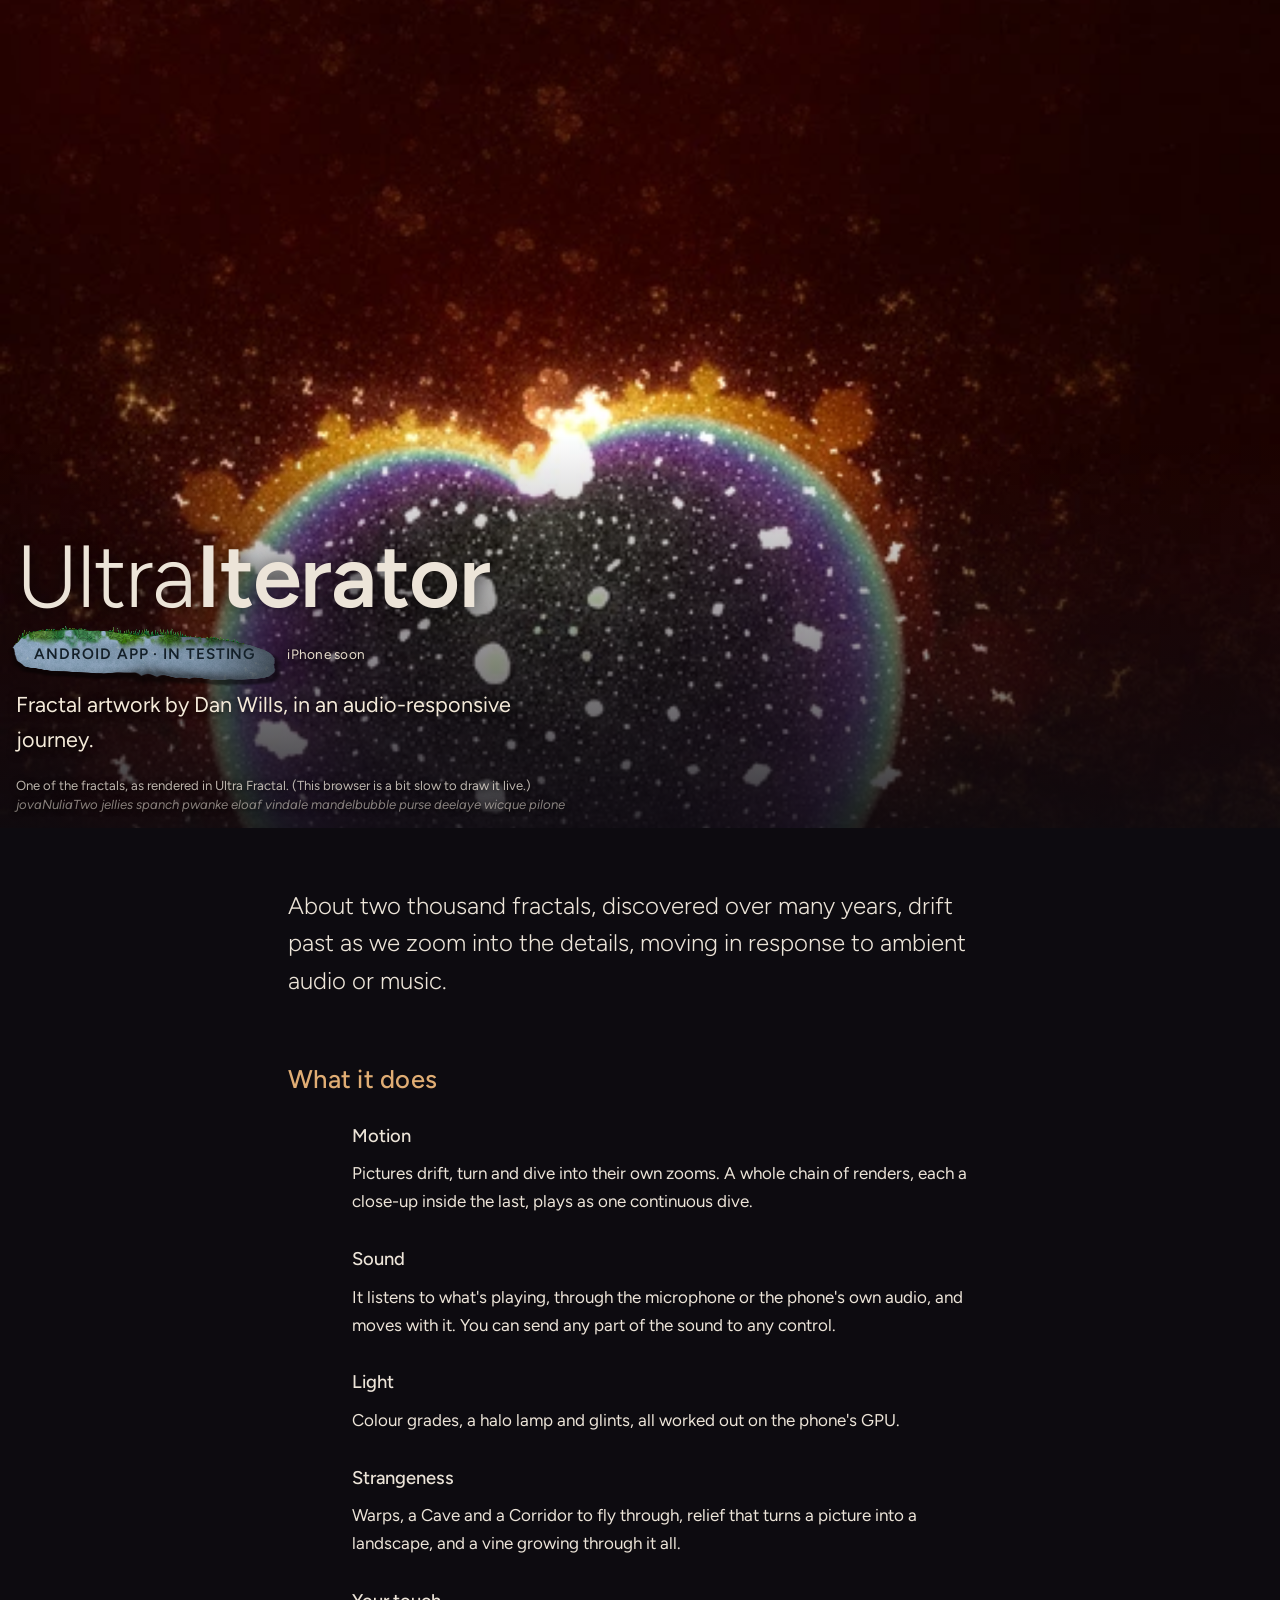
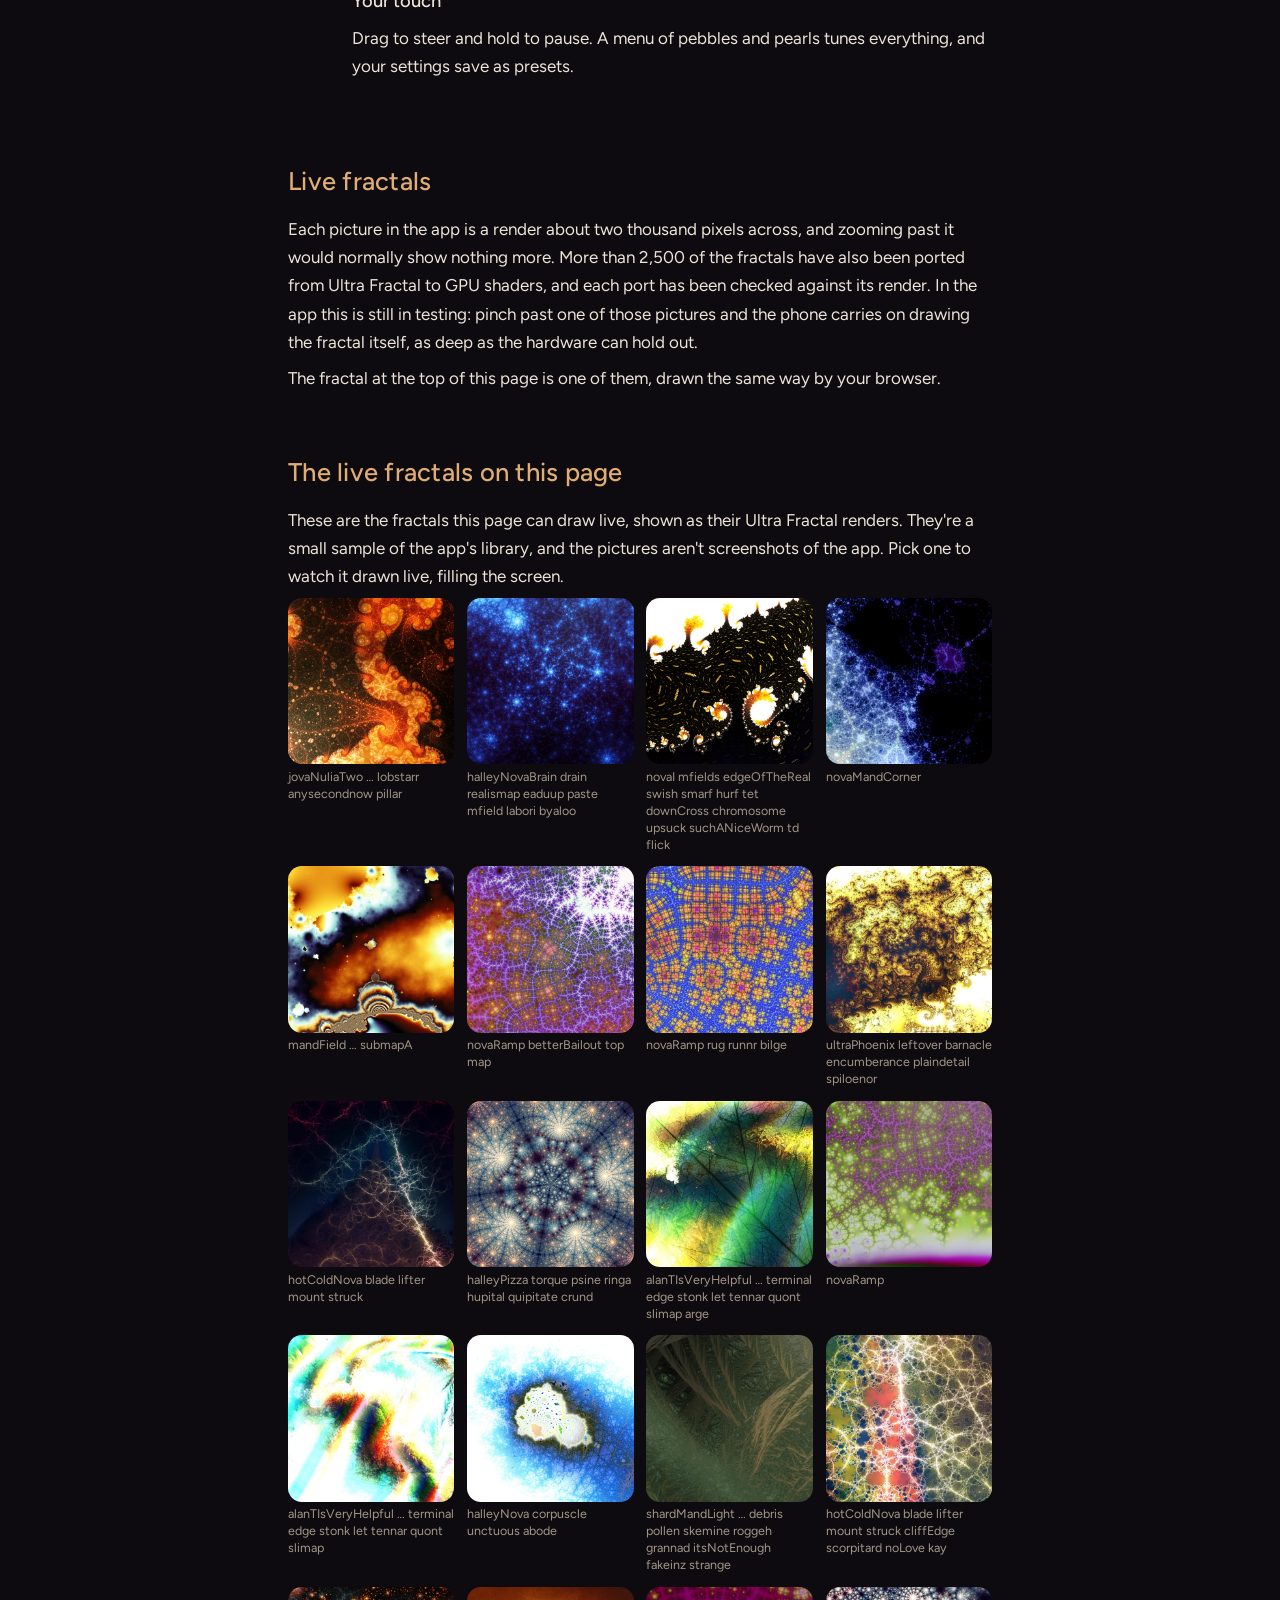
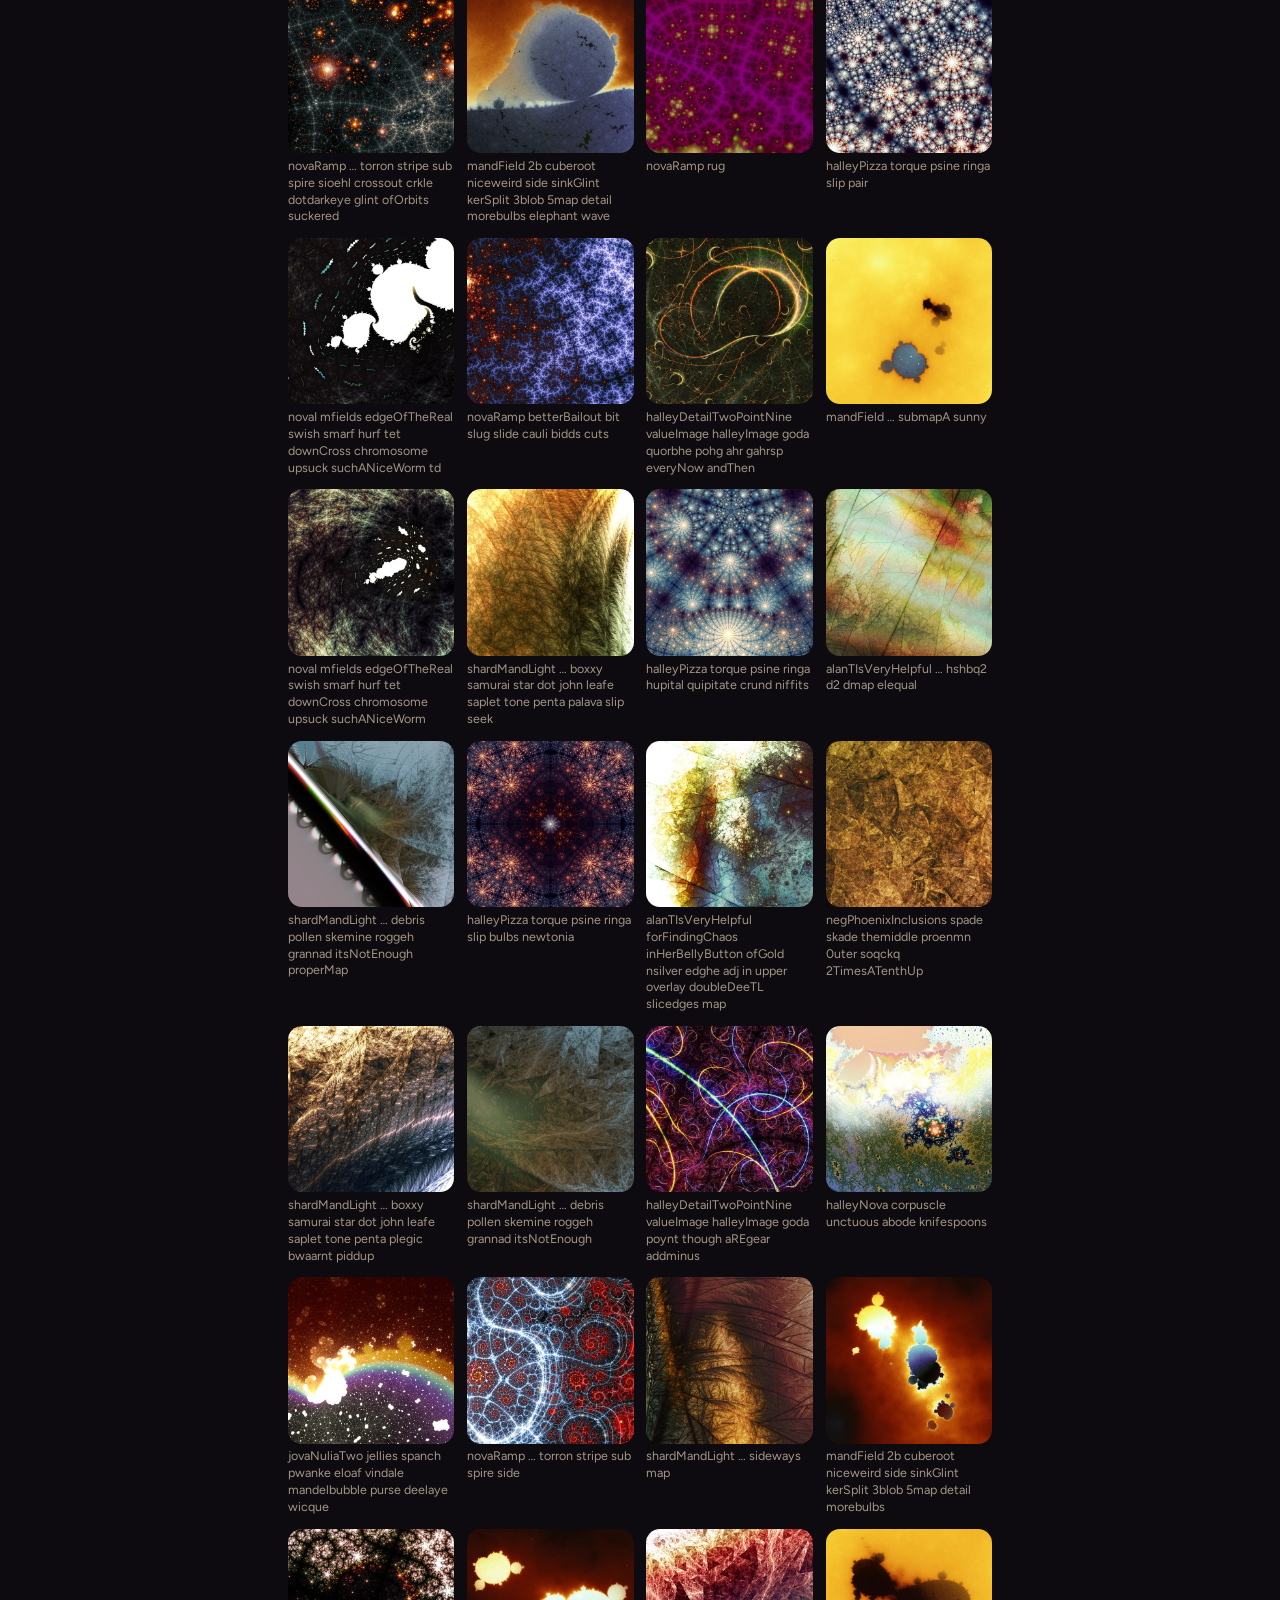
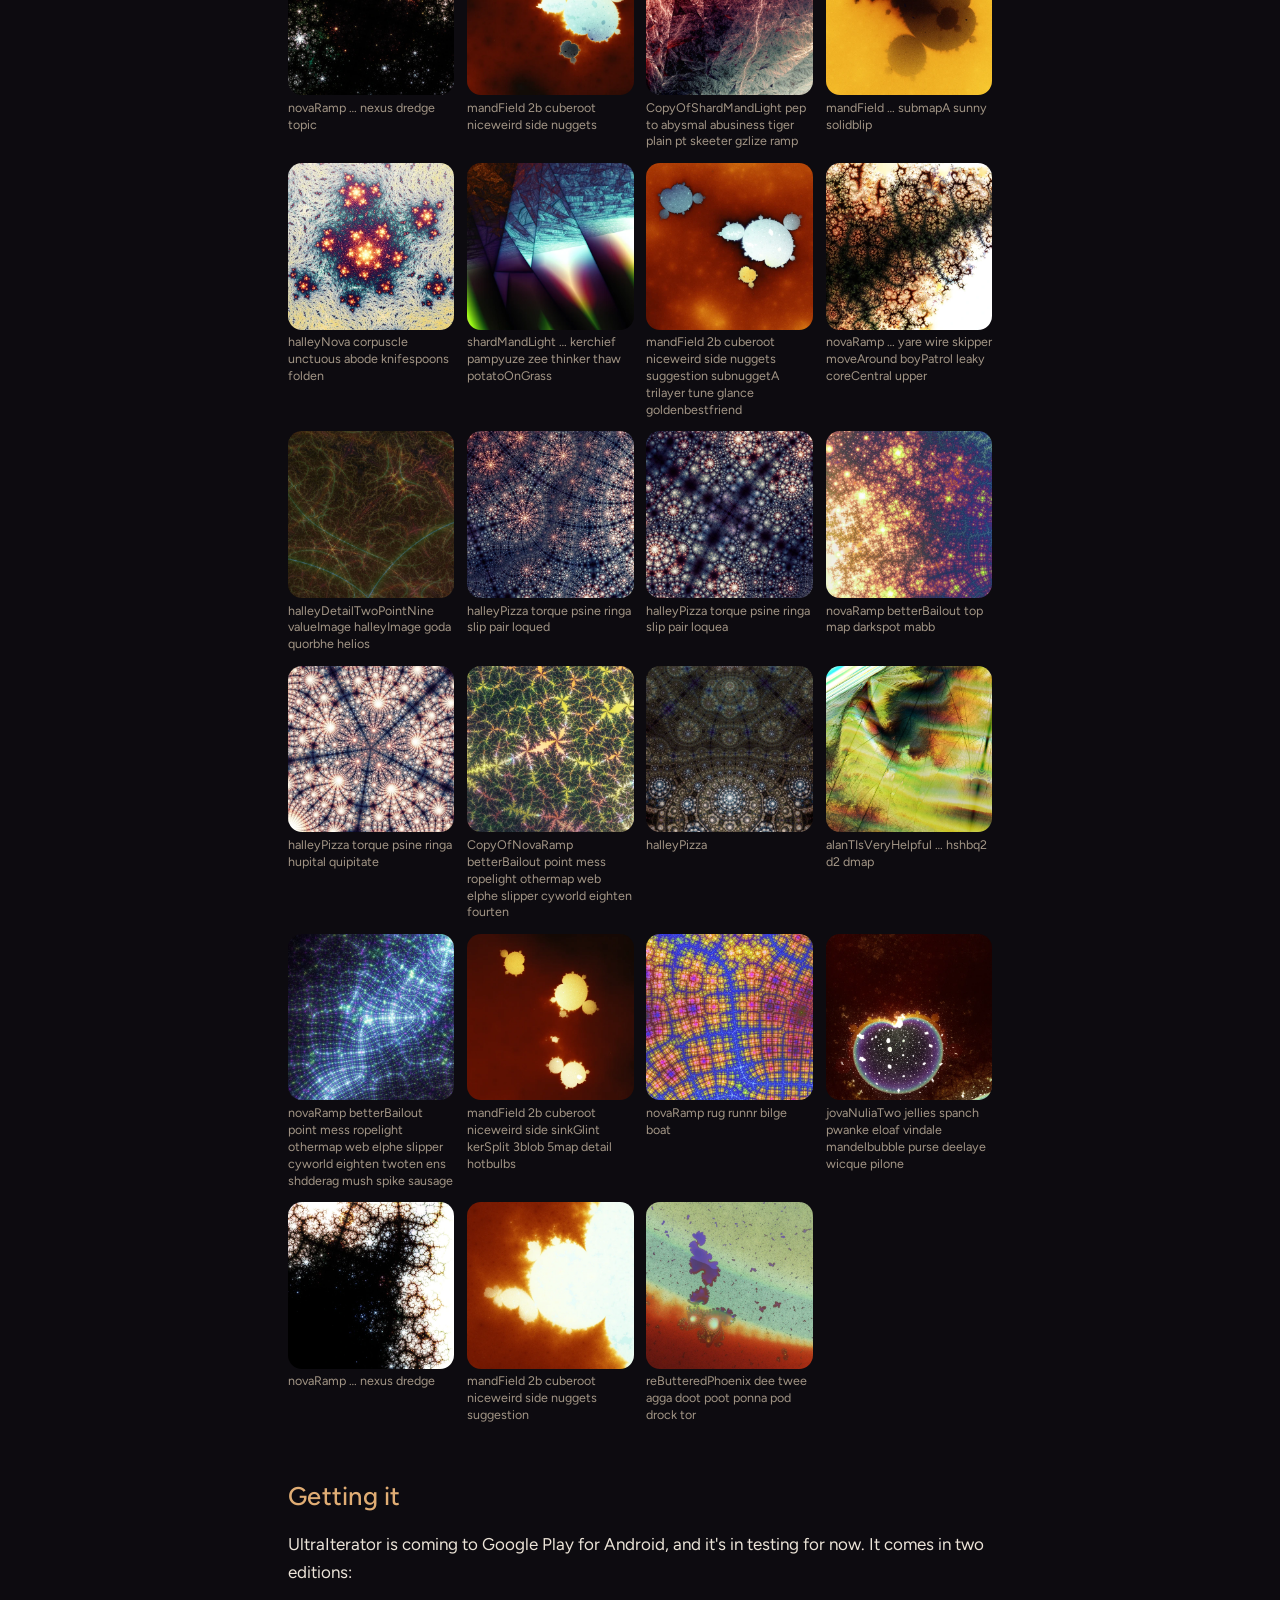
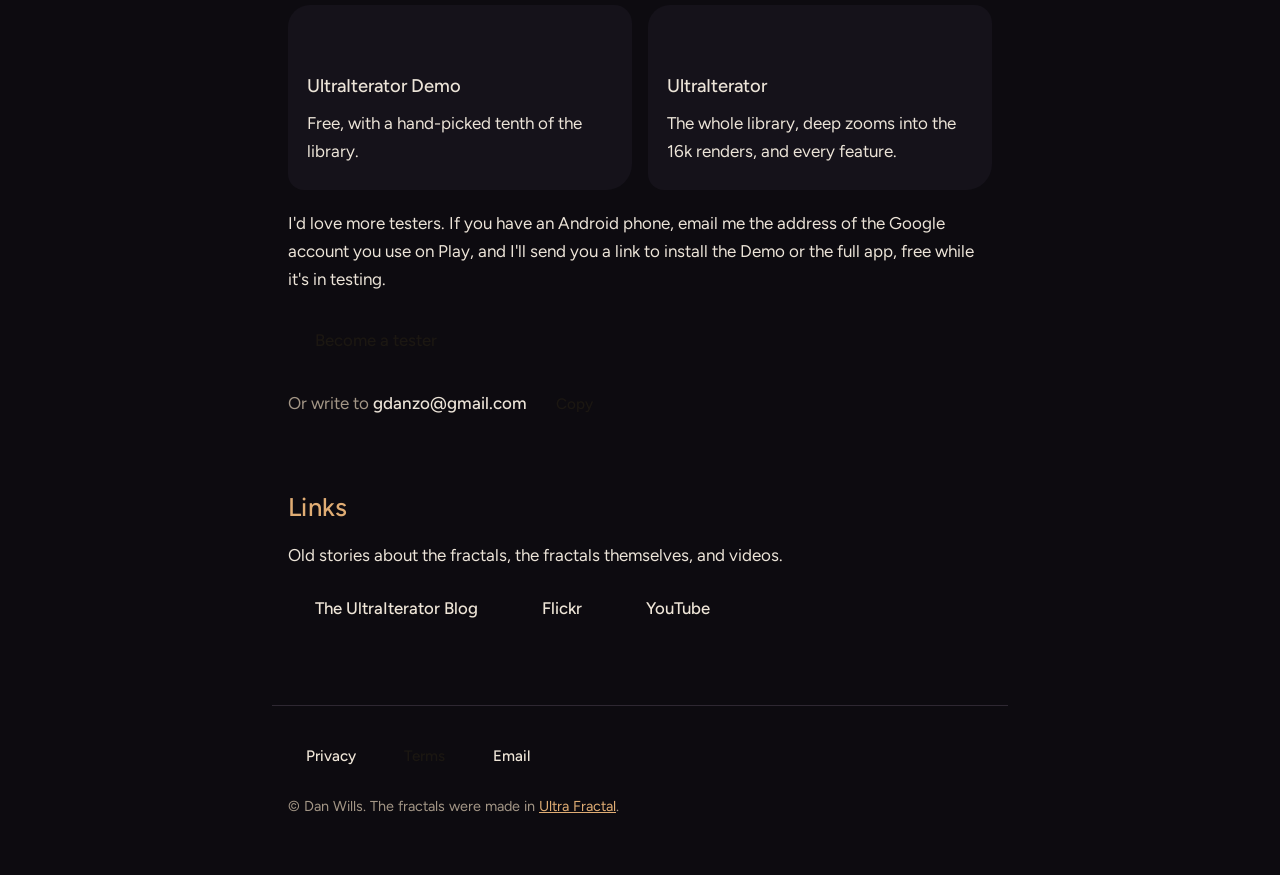
==== index.html @ e64fb437 "Live hero: a fullscreen pearl A moonstone pearl by the pause pearl: the fractal it's on, carrying on" ====
<!doctype html>
<html lang="en">
<head>
<meta charset="utf-8">
<meta name="viewport" content="width=device-width, initial-scale=1">
<title>UltraIterator</title>
<meta name="description" content="An Android slideshow of Ultra Fractal artwork by Dan Wills: it moves to music, dives into each picture's zooms, and can keep drawing the fractals live past their renders.">
<meta property="og:title" content="UltraIterator">
<meta property="og:description" content="Fractal artwork by Dan Wills, in an audio-responsive journey. An Android app in testing, iPhone soon.">
<meta property="og:image" content="https://danwills.github.io/ultraiterator/live/053cc2345be0.webp">
<meta name="theme-color" content="#0d0b10">
<link rel="icon" href="live/053cc2345be0.webp">
<link rel="preconnect" href="https://fonts.googleapis.com">
<link rel="preconnect" href="https://fonts.gstatic.com" crossorigin>
<link rel="stylesheet" href="https://fonts.googleapis.com/css2?family=Figtree:ital,wght@0,300..700;1,300..700&display=swap">
<link rel="stylesheet" href="home.css?v=23953db7">
</head>
<body>

<header class="hero">
  <div id="live-poster" class="poster"></div>
  <canvas id="live" aria-label="A fractal drawn live by your browser"></canvas>
  <div class="hero-text">
    <h1><span class="ultra">Ultra</span>Iterator</h1>
    <p class="stage-row"><span class="gem pebble-link small stage" data-gem="pebble" data-look="sky" data-seed="4.2" data-moss="2.2" data-rocky="1">Android app · in testing</span> <span class="soon">iPhone soon</span></p>
    <p class="tagline">Fractal artwork by Dan Wills, in an audio-responsive journey.</p>
    <p class="live-note">Your browser should be drawing the fractal background image live from the fractal's Ultra Fractal parameters, with no pictures downloaded. Drag to look around; pinch, or Ctrl and scroll, to zoom.<br><span id="live-name"></span></p>
  </div>
  <button class="gem pebble-link small theatre-only theatre-back" data-gem="pebble" data-look="grey" data-seed="7.7" onclick="history.back()" title="Back to the page (Esc)" aria-label="Back to the page">← Back</button>
  <div class="hero-controls">
    <button class="gem" data-gem="pearl" data-look="black" data-seed="3.1" onclick="window.UILive && UILive.next()" title="Another fractal, at random" aria-label="Another fractal, at random"><svg class="glyph die" viewBox="0 0 24 24" aria-hidden="true">
      <path d="M12 3 19.8 7.5 12 12 4.2 7.5Z" fill="#f4eee6"/><path d="M4.2 7.5 12 12v9l-7.8-4.5Z" fill="#c9c0b6"/><path d="M12 12l7.8-4.5v9L12 21Z" fill="#9d948c"/>
      <g fill="#1d1822"><circle r=".13" cx=".5" cy=".5" transform="matrix(7.8 -4.5 7.8 4.5 4.2 7.5)"/>
      <g transform="matrix(7.8 4.5 0 9 4.2 7.5)"><circle r=".12" cx=".28" cy=".28"/><circle r=".12" cx=".72" cy=".72"/></g>
      <g transform="matrix(7.8 -4.5 0 9 12 12)"><circle r=".11" cx=".25" cy=".25"/><circle r=".11" cx=".5" cy=".5"/><circle r=".11" cx=".75" cy=".75"/></g></g></svg></button>
    <button id="iters-pearl" class="gem" data-gem="pearl" data-look="amethyst" data-seed="2.3" title="Iterations: 100% (click for fewer, Shift or right click for more, double-click halves, long-press for full)" aria-label="Iterations"><span class="glyph iters">100%</span></button>
    <button id="pause-pearl" class="gem" data-gem="pearl" data-look="state" data-seed="5.7" onclick="window.UILive && UILive.togglePause()" title="Pause the dive" aria-label="Pause"><span class="glyph bars"></span></button>
    <button id="full-pearl" class="gem" data-gem="pearl" data-look="moonstone" data-seed="4.4" onclick="UITheatre.toggleFull()" title="Fullscreen (Esc to leave)" aria-label="Fullscreen"><svg class="glyph full" viewBox="0 0 24 24" aria-hidden="true">
      <path class="out" d="M4 9V4h5M15 4h5v5M20 15v5h-5M9 20H4v-5"/><path class="in" d="M9 4v5H4M20 9h-5V4M15 20v-5h5M4 15h5v5"/></svg></button>
    <button class="gem theatre-only" data-gem="pebble" data-look="basalt" data-seed="5.1" onclick="UITheatre.bare()" title="Just the fractal (Esc, Enter or a tap brings these back)" aria-label="Hide the controls"><span class="glyph">✕</span></button>
    <span id="live-say" class="live-say" aria-live="polite"></span>
  </div>
</header>

<main>

<section class="intro">
  <p class="lede">About two thousand fractals, discovered over many years, drift past as we zoom into the details, moving in response to ambient audio or music.</p>
</section>

<section class="facets">
  <h2>What it does</h2>
  <ul class="gems">
    <li><span class="gem bullet" data-gem="pearl" data-look="agate" data-seed="1.2"></span><div><h3>Motion</h3><p>Pictures drift, turn and dive into their own zooms. A whole chain of renders, each a close-up inside the last, plays as one continuous dive.</p></div></li>
    <li><span class="gem bullet" data-gem="pearl" data-look="obsidian" data-seed="2.4"></span><div><h3>Sound</h3><p>It listens to what's playing, through the microphone or the phone's own audio, and moves with it. You can send any part of the sound to any control.</p></div></li>
    <li><span class="gem bullet" data-gem="pearl" data-look="moonstone" data-seed="3.6"></span><div><h3>Light</h3><p>Colour grades, a halo lamp and glints, all worked out on the phone's GPU.</p></div></li>
    <li><span class="gem bullet" data-gem="pearl" data-look="amethyst" data-seed="4.8"></span><div><h3>Strangeness</h3><p>Warps, a Cave and a Corridor to fly through, relief that turns a picture into a landscape, and a vine growing through it all.</p></div></li>
    <li><span class="gem bullet" data-gem="pearl" data-look="opal" data-seed="6.0"></span><div><h3>Your touch</h3><p>Drag to steer and hold to pause. A menu of pebbles and pearls tunes everything, and your settings save as presets.</p></div></li>
  </ul>
</section>

<section class="live-section">
  <h2>Live fractals</h2>
  <p>Each picture in the app is a render about two thousand pixels across, and zooming past it would normally show nothing more. More than 2,500 of the fractals have also been ported from Ultra Fractal to GPU shaders, and each port has been checked against its render. In the app this is still in testing: pinch past one of those pictures and the phone carries on drawing the fractal itself, as deep as the hardware can hold out.</p>
  <p>The fractal at the top of this page is one of them, drawn the same way by your browser.</p>
</section>

<section class="gallery-section">
  <h2>The live fractals on this page</h2>
  <p>These are the fractals this page can draw live, shown as their Ultra Fractal renders. They're a small sample of the app's library, and the pictures aren't screenshots of the app. Pick one to watch it drawn live, filling the screen.</p>
  <div id="gallery" class="gallery"></div>
</section>

<section class="get" id="get">
  <h2>Getting it</h2>
  <p>UltraIterator is coming to Google Play for Android, and it's in testing for now. It comes in two editions:</p>
  <div class="editions">
    <div class="edition">
      <span class="gem badge" data-gem="pearl" data-look="vanilla" data-seed="7.3"></span>
      <h3>UltraIterator Demo</h3>
      <p>Free, with a hand-picked tenth of the library.</p>
    </div>
    <div class="edition">
      <span class="gem badge" data-gem="pearl" data-look="ruby" data-seed="8.9"></span>
      <h3>UltraIterator</h3>
      <p>The whole library, deep zooms into the 16k renders, and every feature.</p>
    </div>
  </div>
  <p>I'd love more testers. If you have an Android phone, email me the address of the Google account you use on Play, and I'll send you a link to install the Demo or the full app, free while it's in testing.</p>
  <p class="cta"><a class="gem pebble-link" data-gem="pebble" data-look="grey" data-seed="2.2" href="mailto:gdanzo@gmail.com?subject=UltraIterator%20tester&amp;body=Hi%20Dan%2C%0A%0AI'd%20like%20to%20test%20UltraIterator.%0A%0AMy%20Google%20Play%20account%20email%3A%20%0AMy%20phone%3A%20%0A">Become a tester</a></p>
  <p class="open-app">Already have it?
    <a class="gem pebble-link small dark" data-gem="pebble" data-look="lapis" data-seed="8.3" href="intent://open#Intent;scheme=ultraiterator;S.browser_fallback_url=https%3A%2F%2Fdanwills.github.io%2Fultraiterator%2F%23get;end">Open UltraIterator</a></p>
  <p class="email-line">Or write to <span class="email" id="email">gdanzo@gmail.com</span>
    <button class="gem pebble-link small" data-gem="pebble" data-look="sandstone" data-seed="3.9" id="copy-email" type="button">Copy</button></p>
</section>

<section class="links-section">
  <h2>Links</h2>
  <p>Old stories about the fractals, the fractals themselves, and videos.</p>
  <div class="links">
    <a class="gem pebble-link dark" data-gem="pebble" data-look="jade" data-seed="1.9" href="https://ultraiterator.blogspot.com/">The UltraIterator Blog</a>
    <a class="gem pebble-link dark" data-gem="pebble" data-look="jasper" data-seed="3.3" href="https://www.flickr.com/photos/57934548@N02/albums/">Flickr</a>
    <a class="gem pebble-link dark" data-gem="pebble" data-look="basalt" data-seed="5.5" href="https://www.youtube.com/@DanWills/videos">YouTube</a>
  </div>
</section>

</main>

<footer>
  <nav>
    <a class="gem pebble-link small dark" data-gem="pebble" data-look="basalt" data-seed="4.4" href="privacy/">Privacy</a>
    <a class="gem pebble-link small" data-gem="pebble" data-look="sandstone" data-seed="9.1" href="terms/">Terms</a>
    <a class="gem pebble-link small dark" data-gem="pebble" data-look="lapis" data-seed="6.6" href="mailto:gdanzo@gmail.com">Email</a>
  </nav>
  <p class="muted">© Dan Wills. The fractals were made in <a href="https://www.ultrafractal.com/">Ultra Fractal</a>.</p>
</footer>

<script src="js/gallery.js?v=c2c70caf"></script>
<script src="js/live.js?v=7c1fb648"></script>
<script src="js/pearls.js?v=c9218050"></script>
<script src="js/theatre.js?v=6b844a13"></script>
<script>
// The Open pebble only on Android (an intent: link, falling back to here if it isn't installed).
if (/Android/i.test(navigator.userAgent)) document.body.classList.add('android');
</script>
<script>
// The email's Copy pebble (the mailto link does nothing where no mail program is set up).
document.getElementById('copy-email').addEventListener('click', async e => {
  const b = e.currentTarget, addr = document.getElementById('email').textContent;
  try { await navigator.clipboard.writeText(addr); b.textContent = 'Copied'; }
  catch (err) { const r = document.createRange(); r.selectNodeContents(document.getElementById('email')); const s = getSelection(); s.removeAllRanges(); s.addRange(r); b.textContent = 'Selected'; }
  setTimeout(() => { b.textContent = 'Copy'; }, 2000);
});
</script>
</body>
</html>
---- home.css ----
/* The home page: night, like the app, with its pearls and pebbles (js/pearls.js draws
   them on a canvas over the page, under each .gem's own text). */
:root {
  --bg: #0d0b10; --bg2: #15121a; --fg: #ece4d8; --muted: #a39686; --accent: #e0ad74; --rule: #2e2832;
  --sans: Figtree, system-ui, -apple-system, "Segoe UI", Roboto, "Helvetica Neue", Arial, sans-serif;
}
* { box-sizing: border-box; }
html { background: var(--bg); }
/* No pull-to-refresh: a drag down on the fractal at the top of the page reloaded it (Dan). */
html, body { overscroll-behavior-y: none; }
body { margin: 0; background: var(--bg); color: var(--fg); font: 17px/1.65 var(--sans); }
a { color: var(--accent); }
h1, h2, h3 { font-weight: 500; }
h2 { font-size: 1.6rem; margin: 0 0 .8rem; color: var(--accent); letter-spacing: .01em; }
h3 { font-size: 1.15rem; margin: 0 0 .15rem; }
p { margin: .5rem 0; }
.muted { color: var(--muted); font-size: .9rem; }

/* The gems' canvas: over everything, letting touches through; each .gem's text sits above it. */
#gems { position: fixed; inset: 0; width: 100%; height: 100%; pointer-events: none; z-index: 5; }
.gem { position: relative; z-index: 6; }
.gem > * { position: relative; z-index: 7; }

/* Hero: the live fractal, full screen. */
.hero { position: relative; height: 92vh; height: 92svh; min-height: 420px; overflow: hidden; background: #000; }
.hero canvas, .hero .poster { position: absolute; inset: 0; width: 100%; height: 100%; }
.hero canvas { touch-action: pan-y; cursor: grab; display: block; }
body.theatre .hero canvas { touch-action: none; }   /* (nothing to scroll there: every drag moves the fractal) */
.hero canvas:active { cursor: grabbing; }
.poster { background: center / 0 0 no-repeat; transition: opacity 1.2s; }   /* (its image, set by js/live.js, shows through these two) */
.poster::before, .poster::after { content: ''; position: absolute; inset: 0; background: inherit; }
.poster::before { background-size: cover; filter: blur(14px) brightness(.7); transform: scale(1.06); }
/* The render, square, at the live view's start, its sides feathered into the blurred fill. */
.poster::after { inset: 0 auto; left: 50%; aspect-ratio: 1; transform: translateX(-50%); background-size: 100% 100%; opacity: 0; transition: opacity .6s;
  -webkit-mask-image: linear-gradient(to right, transparent, #000 14%, #000 86%, transparent); mask-image: linear-gradient(to right, transparent, #000 14%, #000 86%, transparent); }
.poster.gone { opacity: 0; }
body.no-live .hero canvas { display: none; }
/* Waiting for a fractal to compile (js/live.js): its render, as the live one will start (the
   renders are square, so over the blurred one, which fills the sides), and the canvas
   cross-fading in over it when ready. */
.hero canvas { transition: opacity 1s ease; }
body.waiting .hero canvas { opacity: 0; transition: opacity .3s ease; }
body.waiting .poster { opacity: 1; transition: opacity .6s; }
body.waiting .poster::after { opacity: 1; }
body.no-live .poster { opacity: 1; }
body.no-live .poster::before { filter: none; transform: none; }
body.no-live .hero-controls { display: none; }
.hero-text { position: absolute; left: 0; right: 0; bottom: 0; padding: 0 1rem .9rem; pointer-events: none;
  background: linear-gradient(to top, rgba(13,11,16,.85), rgba(13,11,16,0) 100%); padding-top: 6rem; }
.hero-text h1 { font-size: clamp(2.6rem, 9vw, 5.5rem); font-weight: 600; margin: 0; line-height: 1; letter-spacing: -.01em; text-shadow: 0 2px 18px rgba(0,0,0,.7); }
.hero-text h1 .ultra { font-weight: 300; }   /* two weights, so the sans I reads as an I, not an l */
/* Until it's on Play for real. */
.hero-text .stage-row { margin: .8rem 0 .1rem; }
.hero-text .stage { font-size: .85rem; font-weight: 600; letter-spacing: .06em; text-transform: uppercase; color: #142029; margin: 0; }
body:not(.gems) .hero-text .stage { background: #93b4c9; }
.hero-text .soon { margin-left: .6rem; font-size: .85rem; letter-spacing: .02em; color: #e6dccb; text-shadow: 0 1px 8px rgba(0,0,0,.9); white-space: nowrap; }
.hero-text .tagline { margin: .7rem 0 0; font-size: clamp(1.05rem, 3vw, 1.35rem); color: #f4ead9; text-shadow: 0 1px 10px rgba(0,0,0,.9); max-width: 34rem; }
.hero-controls { position: absolute; right: 1rem; top: 1rem; display: flex; gap: .7rem; z-index: 6; }
.hero-controls button { width: 52px; height: 52px; border: 0; background: transparent; color: #fff; font-size: 20px; font-family: inherit; cursor: pointer; padding: 0; border-radius: 50%; }
.live-say { position: absolute; top: calc(100% + .4rem); right: 0; white-space: nowrap; font-size: .72rem; font-weight: 300; letter-spacing: .02em;
  color: rgba(240,233,222,.9); text-shadow: 0 1px 6px #000, 0 0 10px rgba(0,0,0,.8); pointer-events: none; opacity: 0; transition: opacity .8s ease; }
.live-say.on { opacity: 1; }
.hero-controls button .glyph { text-shadow: 0 1px 4px rgba(0,0,0,.8); }
.hero-controls button .die { width: 24px; height: 24px; display: block; margin: auto; filter: drop-shadow(0 1px 3px rgba(0,0,0,.8)); }
.hero-controls button .glyph.iters { font-size: 12px; font-weight: 600; letter-spacing: -.02em; }
/* The pause bars, drawn rather than the font's ❚❚ (whose ink sat off the middle): the same as the
   pearl's hollow ones (js/pearls.js), at ±0.2 of its radius, 0.17 wide and 0.6 tall. */
#pause-pearl { position: relative; }
#pause-pearl .glyph.bars { position: absolute; left: 50%; top: 50%; width: 28.5%; height: 30%; transform: translate(-50%, -50%);
  background: linear-gradient(90deg, currentColor 0 29.8%, transparent 29.8% 70.2%, currentColor 70.2%);
  filter: drop-shadow(0 1px 3px rgba(0,0,0,.8)); }
/* The fullscreen pearl's corners: out to go fullscreen, in to come back. */
.hero-controls button .glyph.full { width: 22px; height: 22px; display: block; margin: auto; fill: none; stroke: #fff; stroke-width: 2.2; stroke-linecap: round; stroke-linejoin: round;
  filter: drop-shadow(0 1px 3px rgba(0,0,0,.8)); }
.glyph.full .in, body.fullscreen .glyph.full .out { display: none; }
body.fullscreen .glyph.full .in { display: inline; }
#iters-pearl { -webkit-touch-callout: none; user-select: none; -webkit-user-select: none; touch-action: manipulation; }
.hero-controls button:focus-visible { outline: 2px solid var(--accent); outline-offset: 4px; }
body:not(.gems) .hero-controls button { background: rgba(30,26,34,.75); }
.live-note { margin: 1.1rem 0 0;   /* in the hero text's flow, so a two-line tagline pushes it down rather than over it */
   font-size: .82rem; line-height: 1.45; color: rgba(236,228,216,.78); text-shadow: 0 1px 6px #000; pointer-events: none; }
#live-name { font-style: italic; color: rgba(236,228,216,.55); word-break: break-word; }

/* The rest: a column, sections apart. */
main { max-width: 46rem; margin: 0 auto; padding: 0 1rem; }
section { padding: 3.2rem 0 0; }
.lede { font-size: clamp(1.2rem, 3.4vw, 1.5rem); line-height: 1.55; font-weight: 300; }

ul.gems { list-style: none; padding: 0; margin: 0; }
ul.gems li { display: flex; gap: 1.1rem; align-items: flex-start; margin: 1.3rem 0; }
.bullet { flex: none; width: 46px; height: 46px; margin-top: .15rem; }
body:not(.gems) .bullet { border-radius: 50%; background: radial-gradient(circle at 35% 30%, #fff8, #8a7a9a 40%, #2a2430); }

.gallery { display: grid; grid-template-columns: repeat(auto-fill, minmax(140px, 1fr)); gap: .8rem; }
.gallery figure { margin: 0; }
.gallery img, .gallery video { width: 100%; aspect-ratio: 1; object-fit: cover; display: block; border-radius: 14px; background: var(--bg2); }
.gallery video { aspect-ratio: auto; }
.gallery figcaption { font-size: .78rem; color: var(--muted); margin-top: .3rem; line-height: 1.35; word-break: break-word; }

.editions { display: grid; grid-template-columns: repeat(auto-fit, minmax(min(100%, 15rem), 1fr)); gap: 1rem; margin: 1.2rem 0; }
.edition { background: var(--bg2); border-radius: 22px 18px 26px 16px; padding: 1.1rem 1.2rem 1rem; }
.edition h3 { margin-top: .5rem; }
.badge { display: block; width: 40px; height: 40px; }
body:not(.gems) .badge { border-radius: 50%; background: radial-gradient(circle at 35% 30%, #fff8, #9a8a7a 40%, #302820); }

/* Pebble buttons: the stone is drawn behind, the word on it. */
.pebble-link { display: inline-block; padding: .85rem 1.7rem; color: #1b1712; text-decoration: none; font-size: 1.05rem; font-weight: 500; margin: .3rem .4rem .3rem 0; }
.pebble-link.small { padding: .55rem 1.15rem; font-size: .95rem; }
.pebble-link.dark { color: #efe6d8; }
.pebble-link:focus-visible { outline: 2px solid var(--accent); outline-offset: 6px; border-radius: 40%; }
body:not(.gems) .pebble-link { background: #8d877f; border-radius: 40%; }
body:not(.gems) .pebble-link.dark { background: #2c2a2e; }
.cta { margin-top: 1rem; }
.email-line { color: var(--muted); }
.open-app { display: none; color: var(--muted); }
body.android .open-app { display: block; }
.email { color: var(--fg); user-select: all; font-weight: 500; }
.email-line .pebble-link { margin-left: .4rem; border: 0; background: transparent; cursor: pointer; font-family: inherit; }

.links { display: flex; flex-wrap: wrap; gap: .4rem .2rem; }
.links .pebble-link span.sub { display: block; font-size: .78rem; opacity: .75; }

footer { max-width: 46rem; margin: 4rem auto 0; padding: 1.5rem 1rem 3rem; border-top: 1px solid var(--rule); }
footer nav { display: flex; flex-wrap: wrap; gap: .3rem; margin-bottom: .8rem; }

/* The full-tab view (js/theatre.js): the hero alone, filling the tab; bare: the fractal alone. */
.theatre-only { display: none; }
body.theatre main, body.theatre footer, body.theatre .hero-text, body.theatre .live-note { display: none; }
body.theatre .hero { height: 100vh; height: 100svh; }
body.theatre .theatre-only { display: inline-block; }
.theatre-back { position: absolute; left: 1rem; top: 1rem; z-index: 6; border: 0; background: transparent; cursor: pointer; font-family: inherit; }
body.bare .hero-controls, body.bare .live-note, body.bare .theatre-back { display: none; }
.gallery figure.live { cursor: pointer; position: relative; }
.gallery figure.live img { transition: transform .25s ease, box-shadow .25s ease, filter .25s ease; }
.gallery figure.live:hover img, .gallery figure.live:focus-visible img {
  transform: translateY(-3px) scale(1.03); filter: brightness(1.12) saturate(1.1);
  box-shadow: 0 0 0 2px rgba(224,173,116,.75), 0 8px 26px rgba(224,173,116,.28); }
.gallery figure.live:focus-visible { outline: none; }

@media (max-width: 520px) {
  body { font-size: 17px; }
  .hero-text { padding-bottom: 6.2rem; }
  .hero-controls button { width: 46px; height: 46px; }
}
@media (prefers-reduced-motion: reduce) { .poster { transition: none; } }
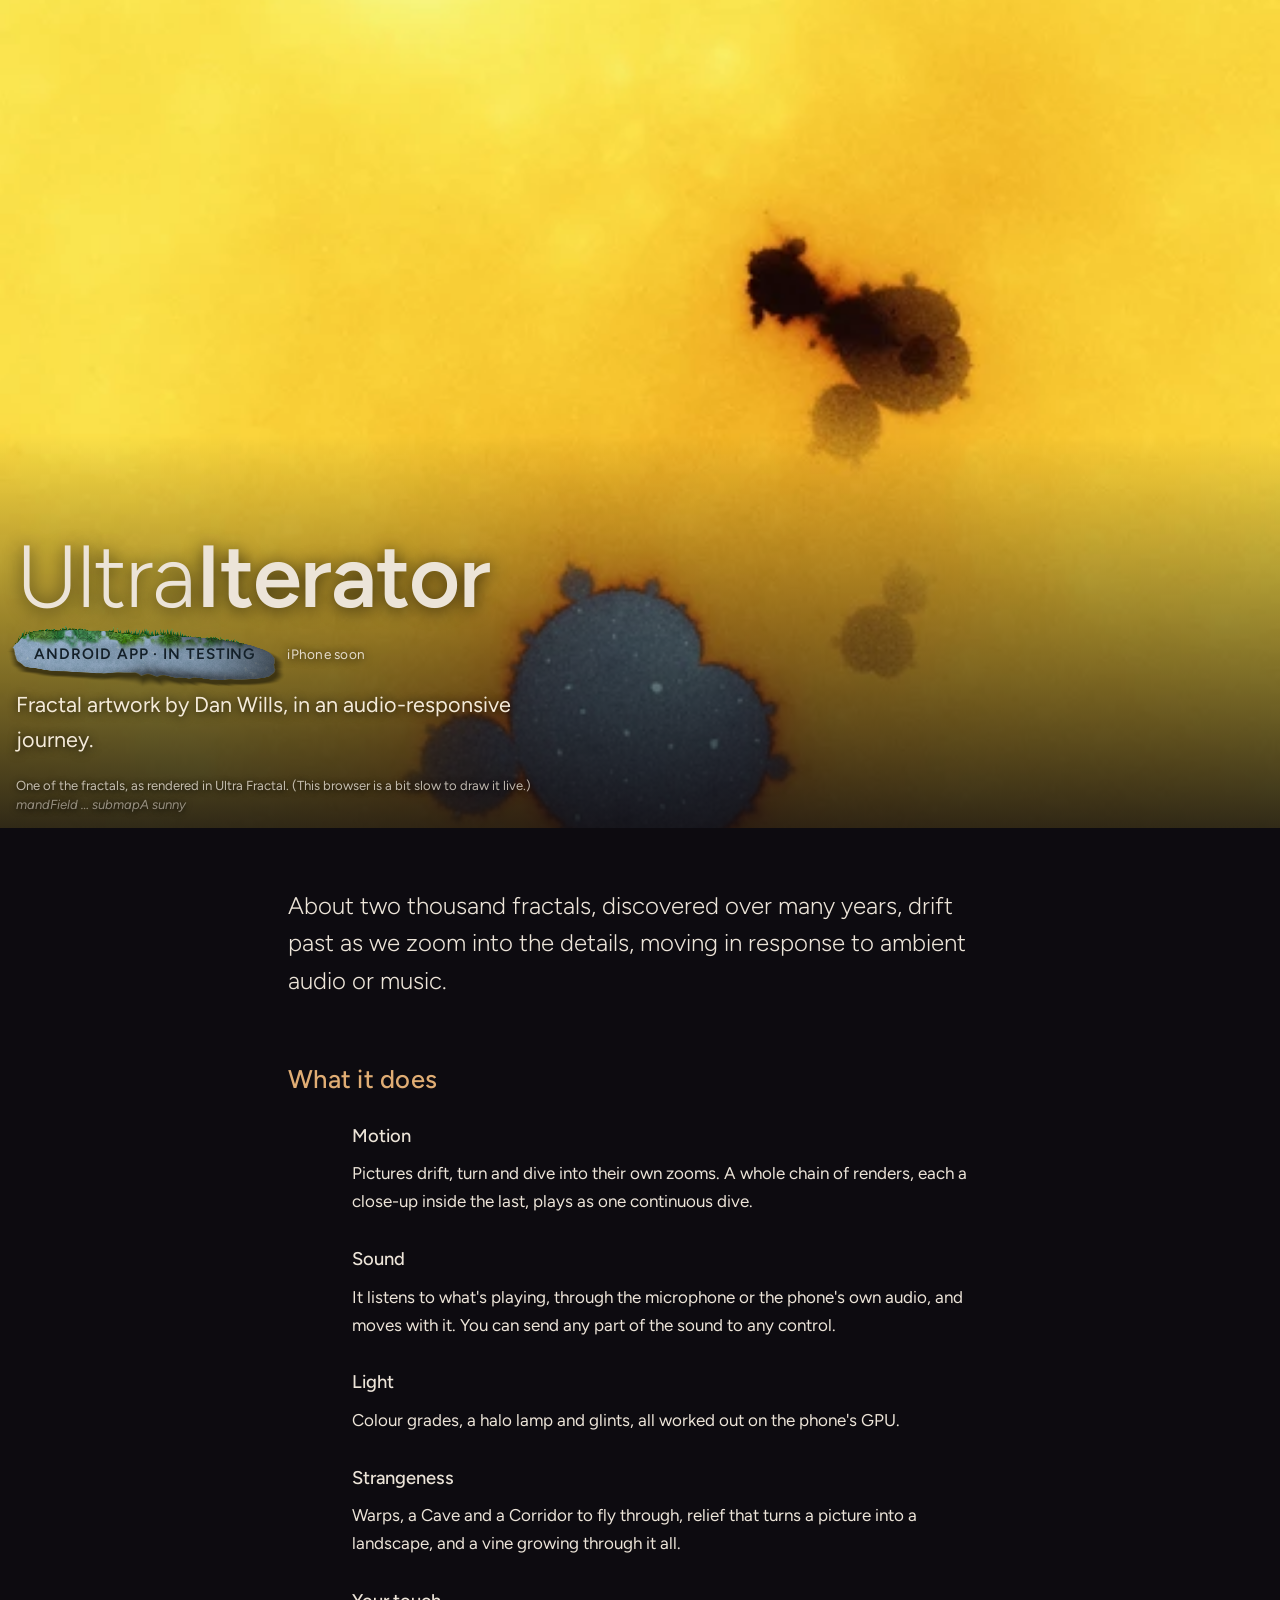
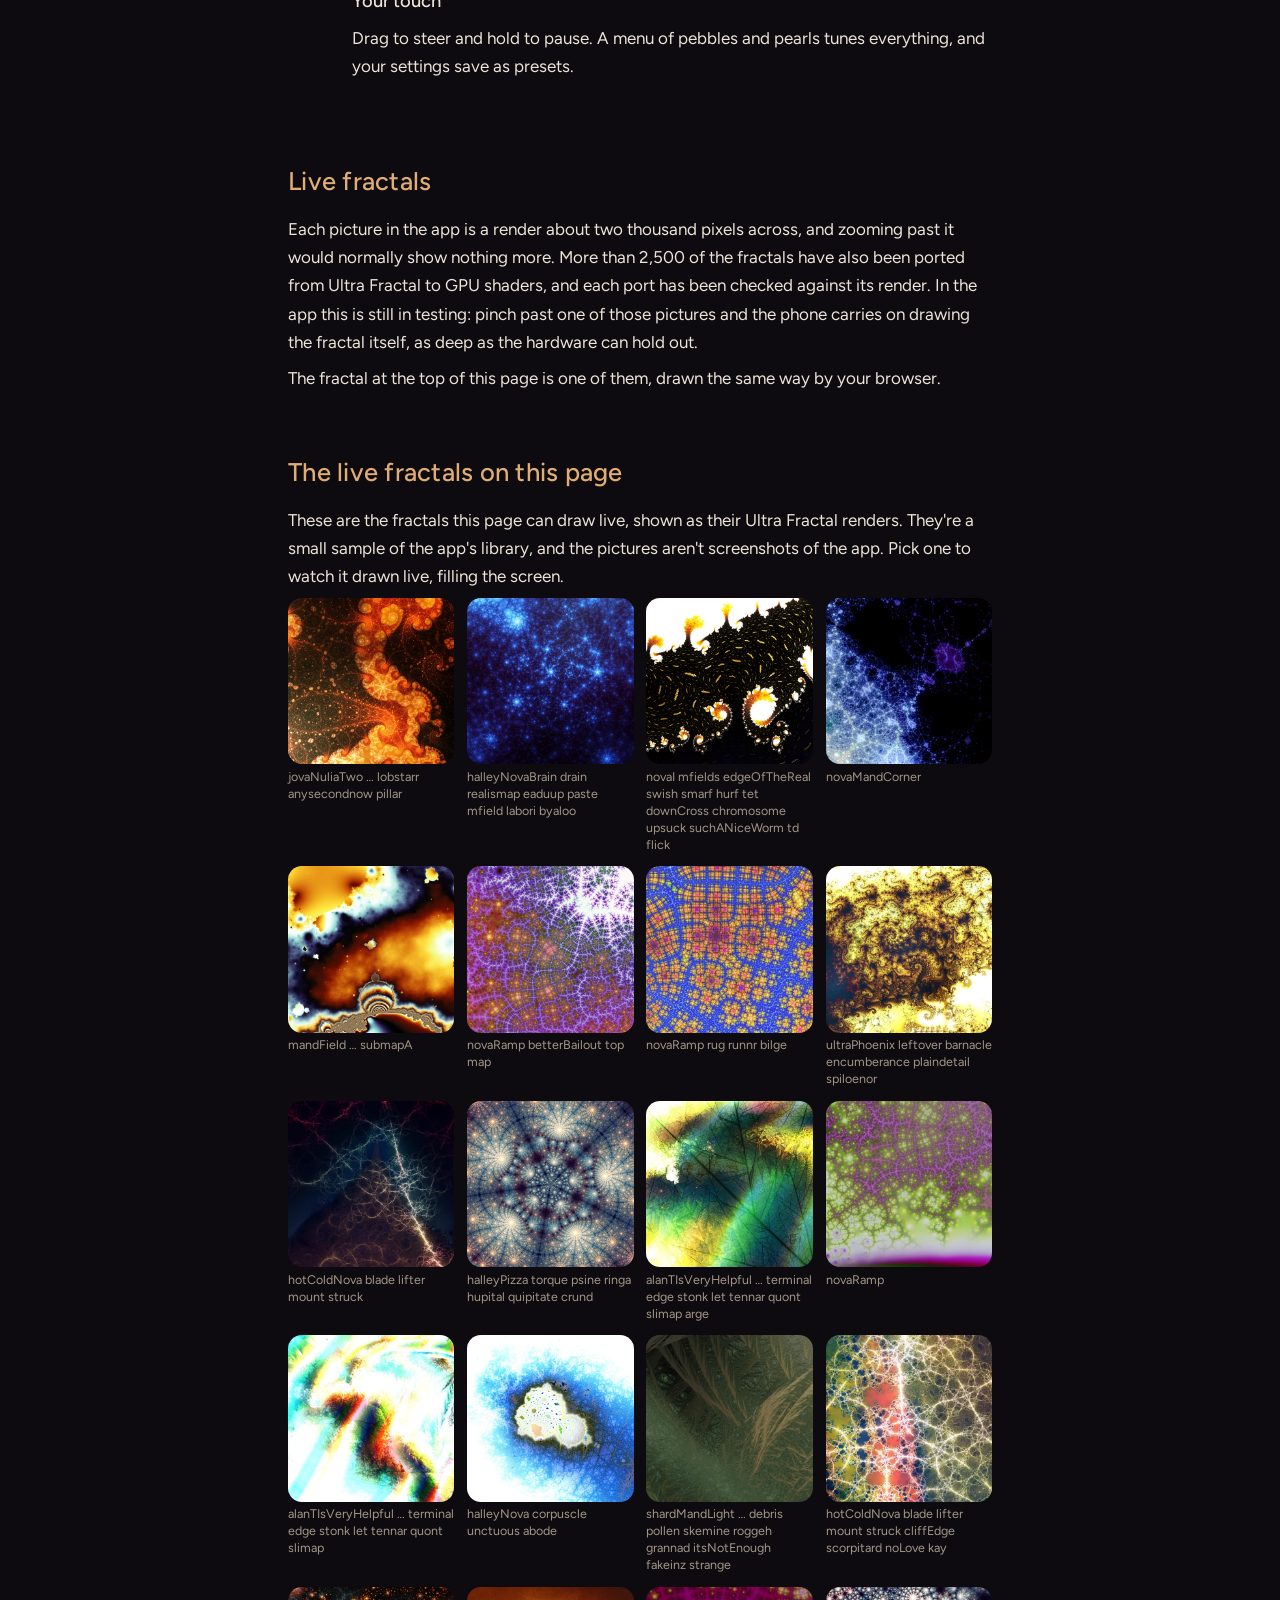
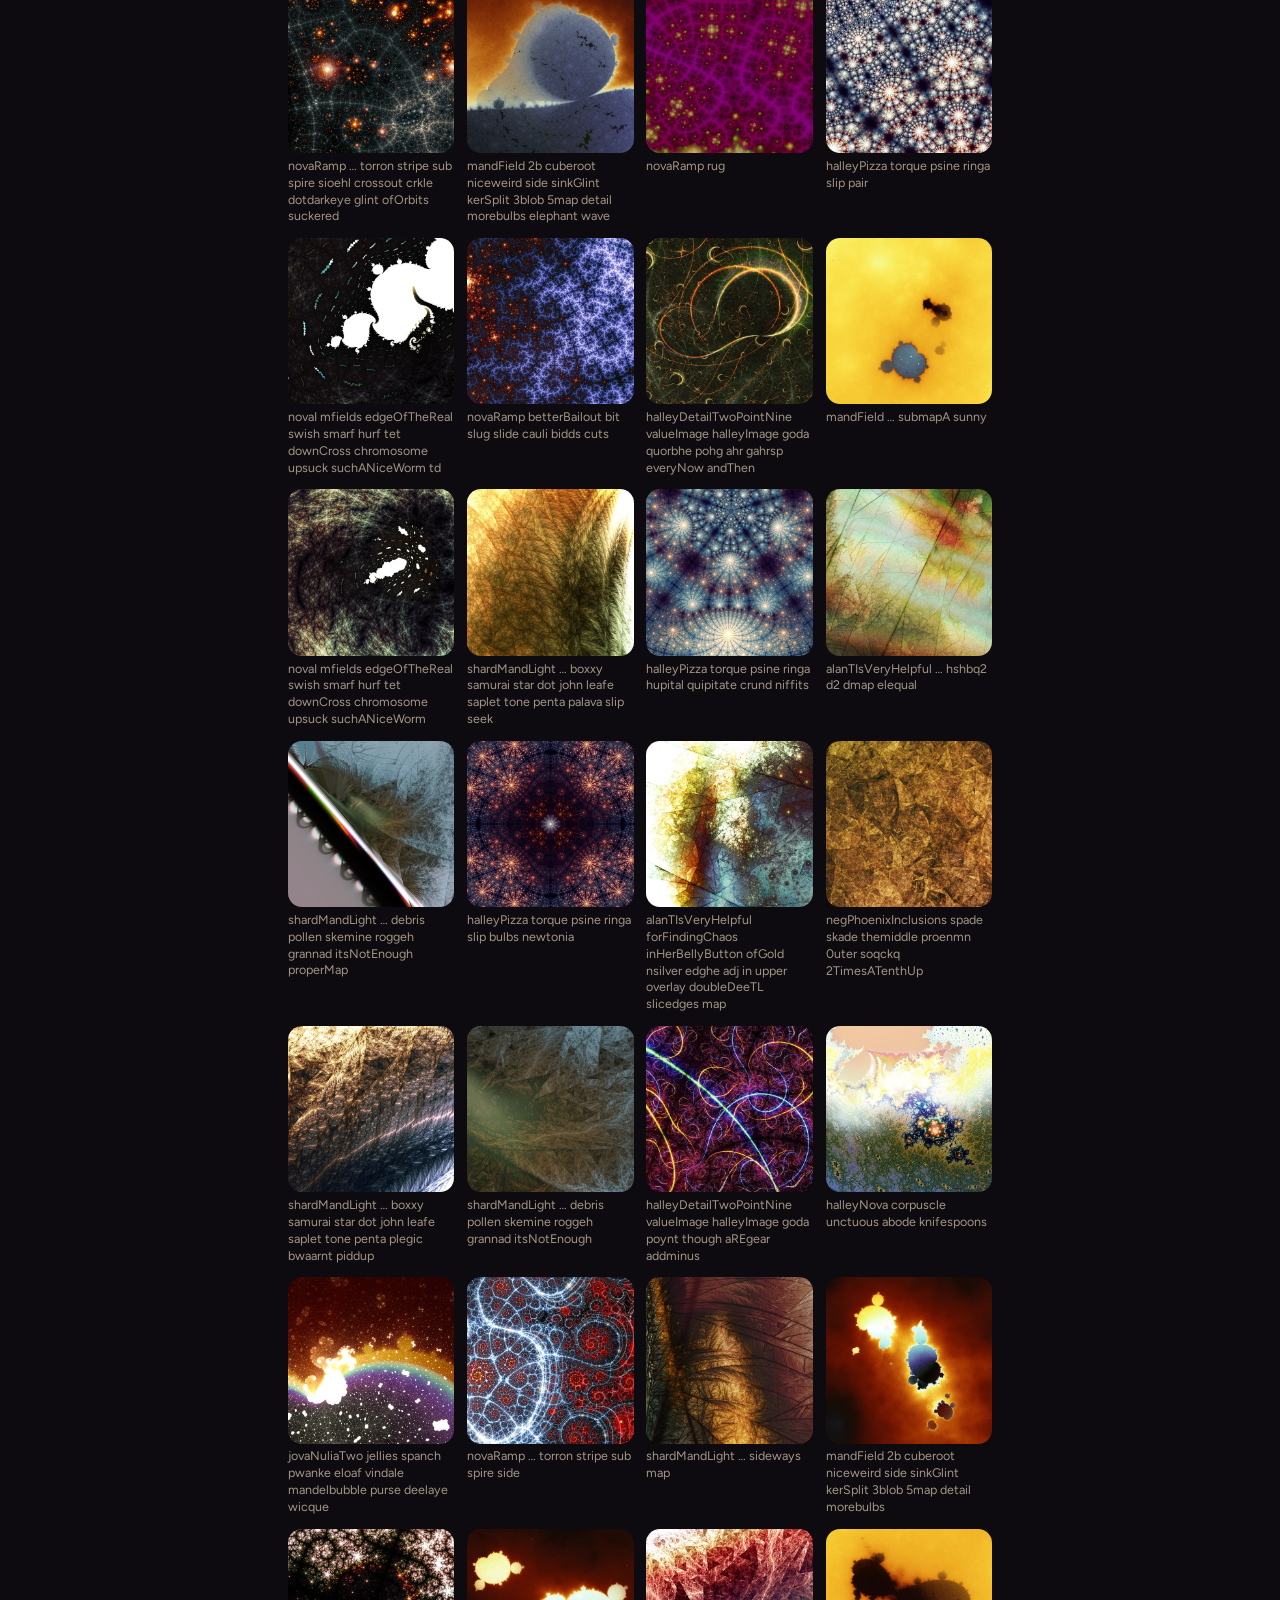
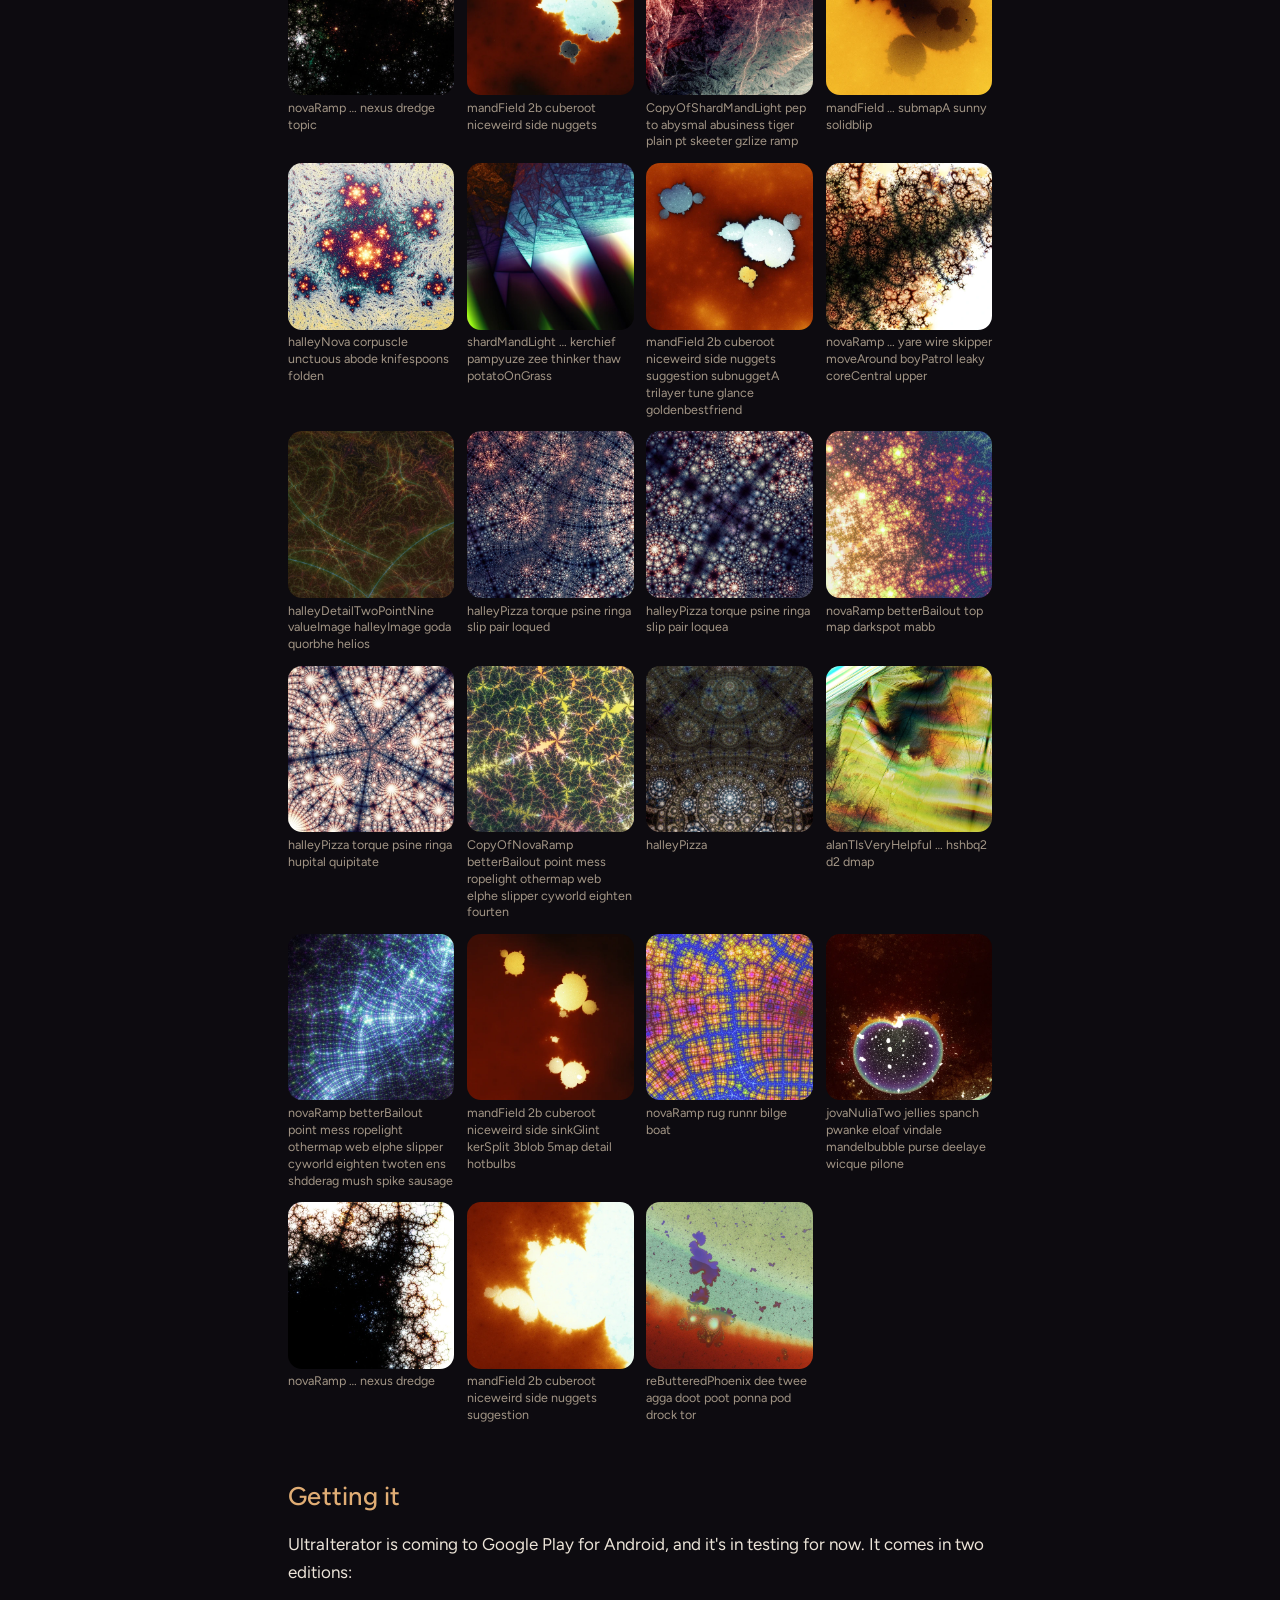
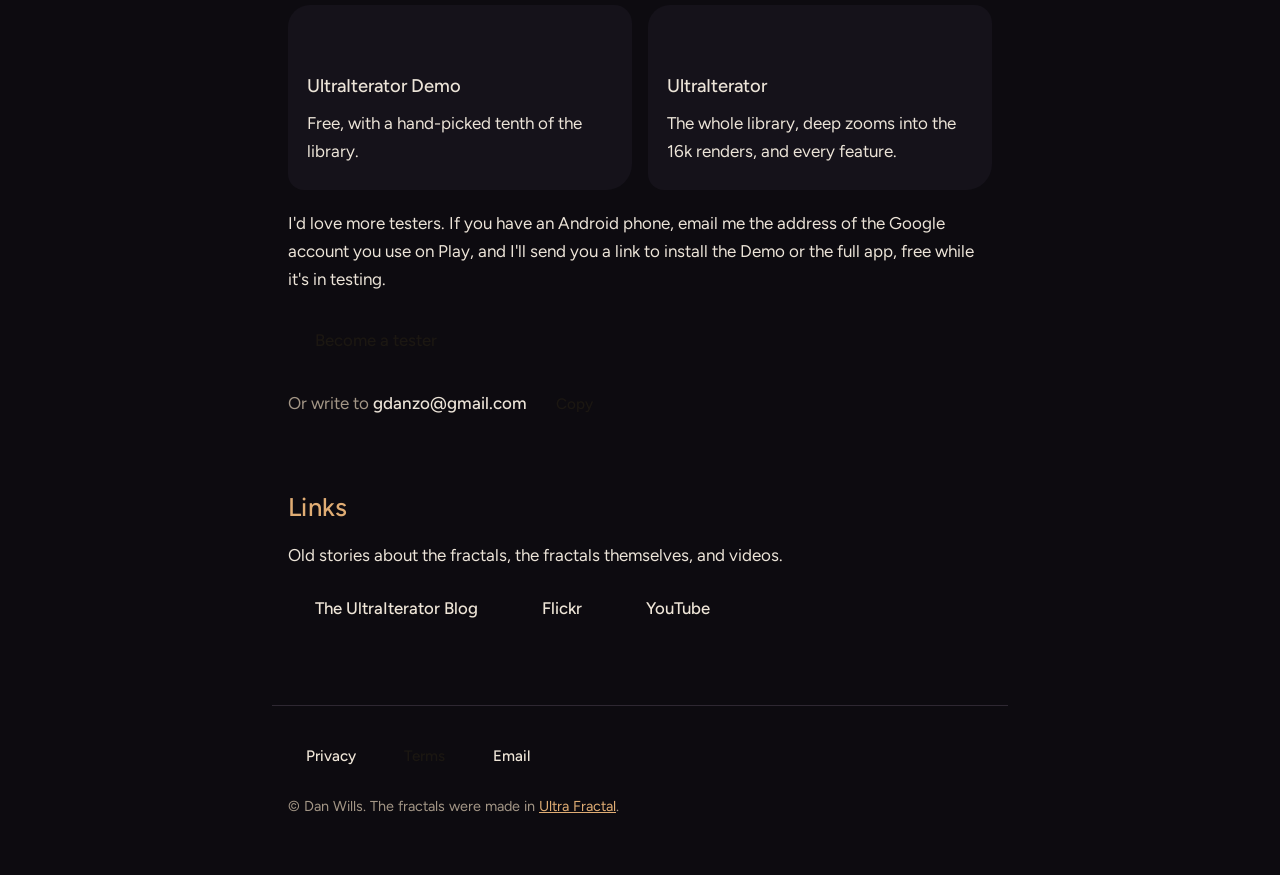
==== commit 264e4720: "Live hero: start on cheap fractals, work up, and try a cheap one before giving up A phone got "a bit" ====
--- a/index.html
+++ b/index.html
@@ -116,7 +116,7 @@
 </footer>
 
 <script src="js/gallery.js?v=c2c70caf"></script>
-<script src="js/live.js?v=7c1fb648"></script>
+<script src="js/live.js?v=2a67c5e9"></script>
 <script src="js/pearls.js?v=c9218050"></script>
 <script src="js/theatre.js?v=6b844a13"></script>
 <script>
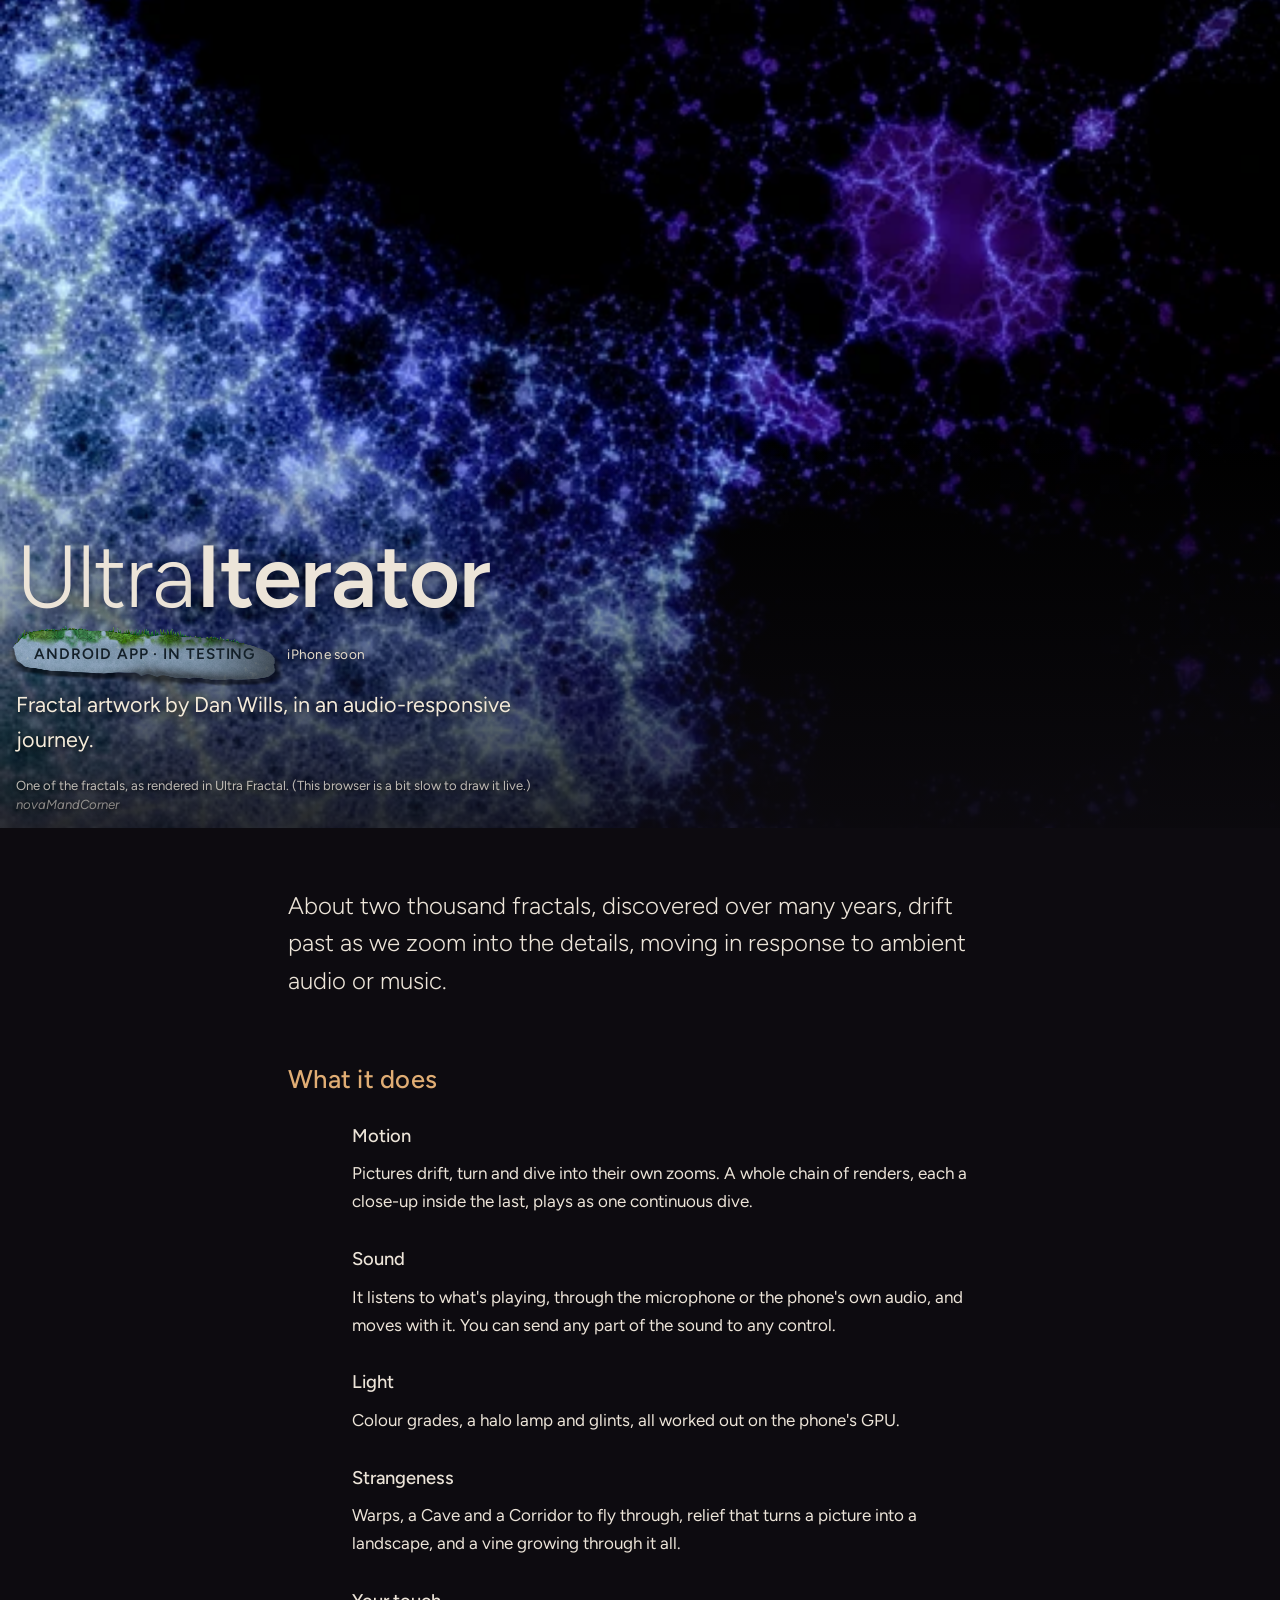
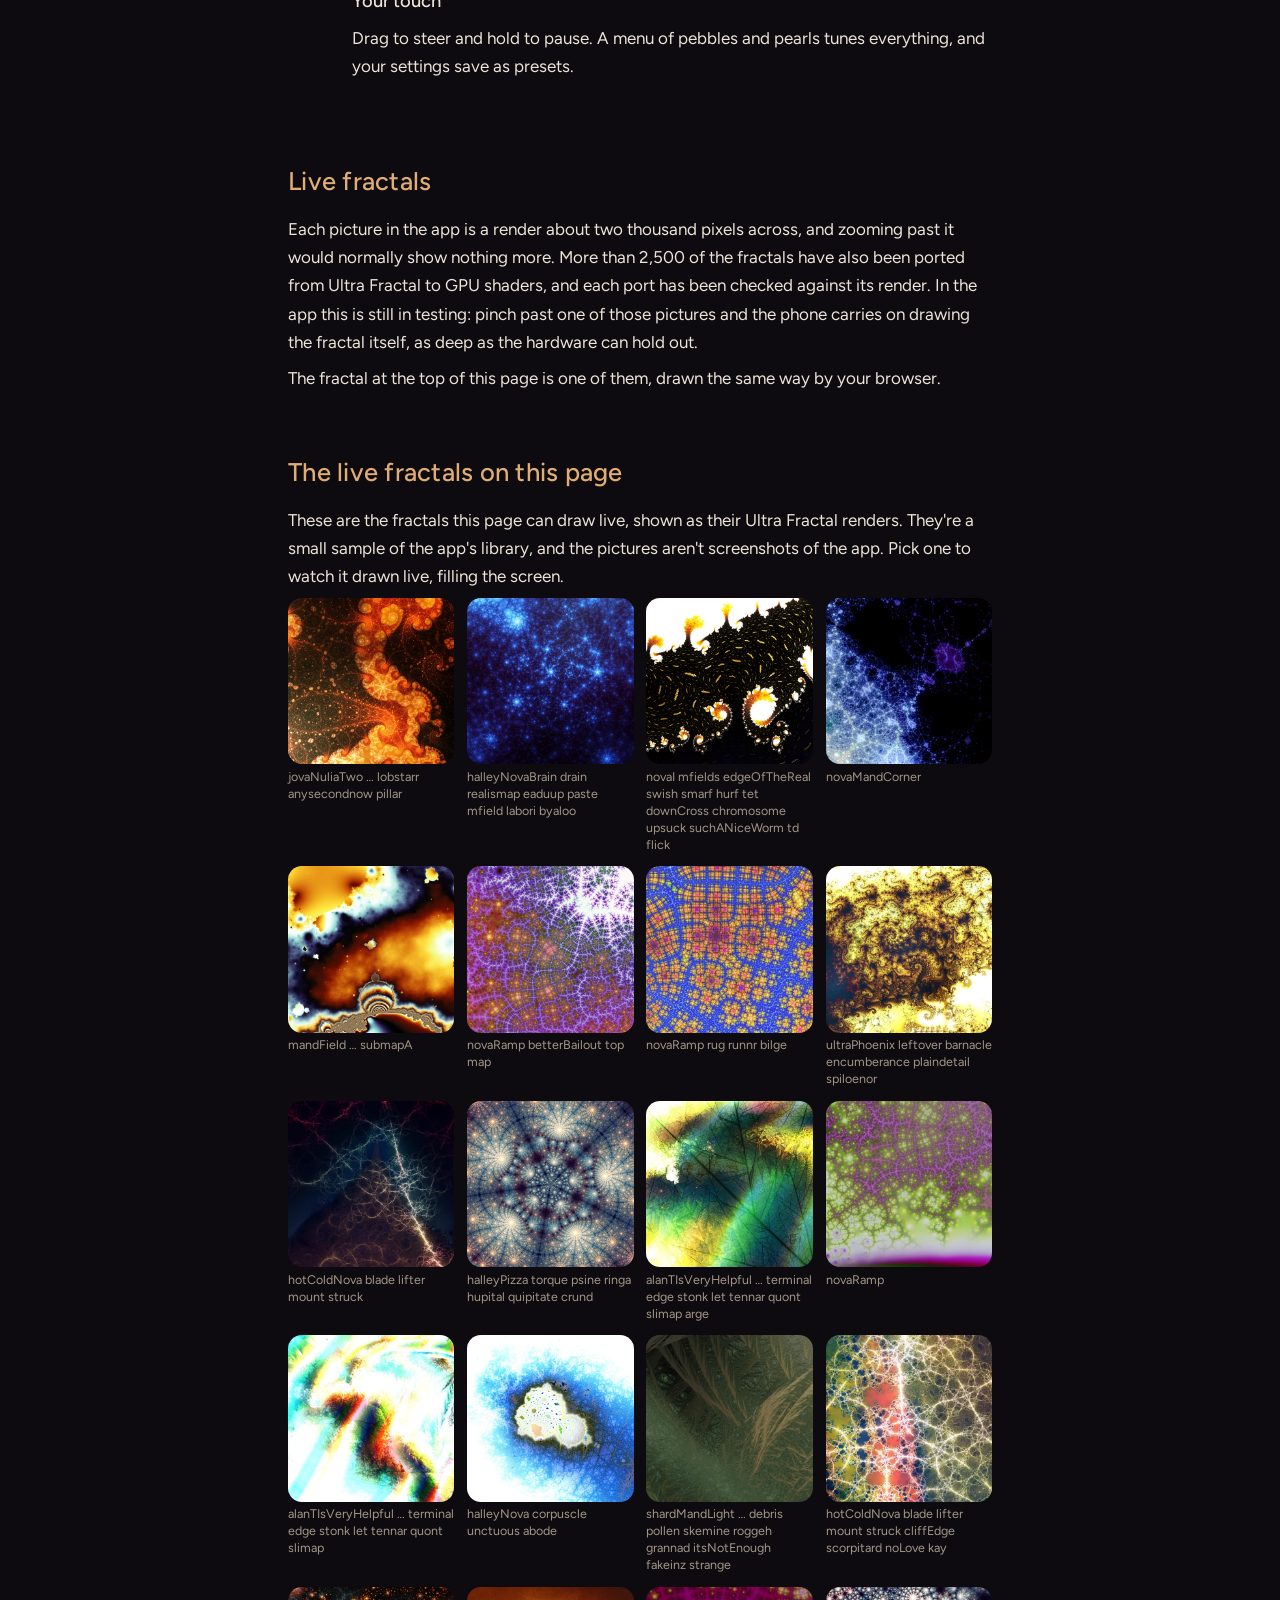
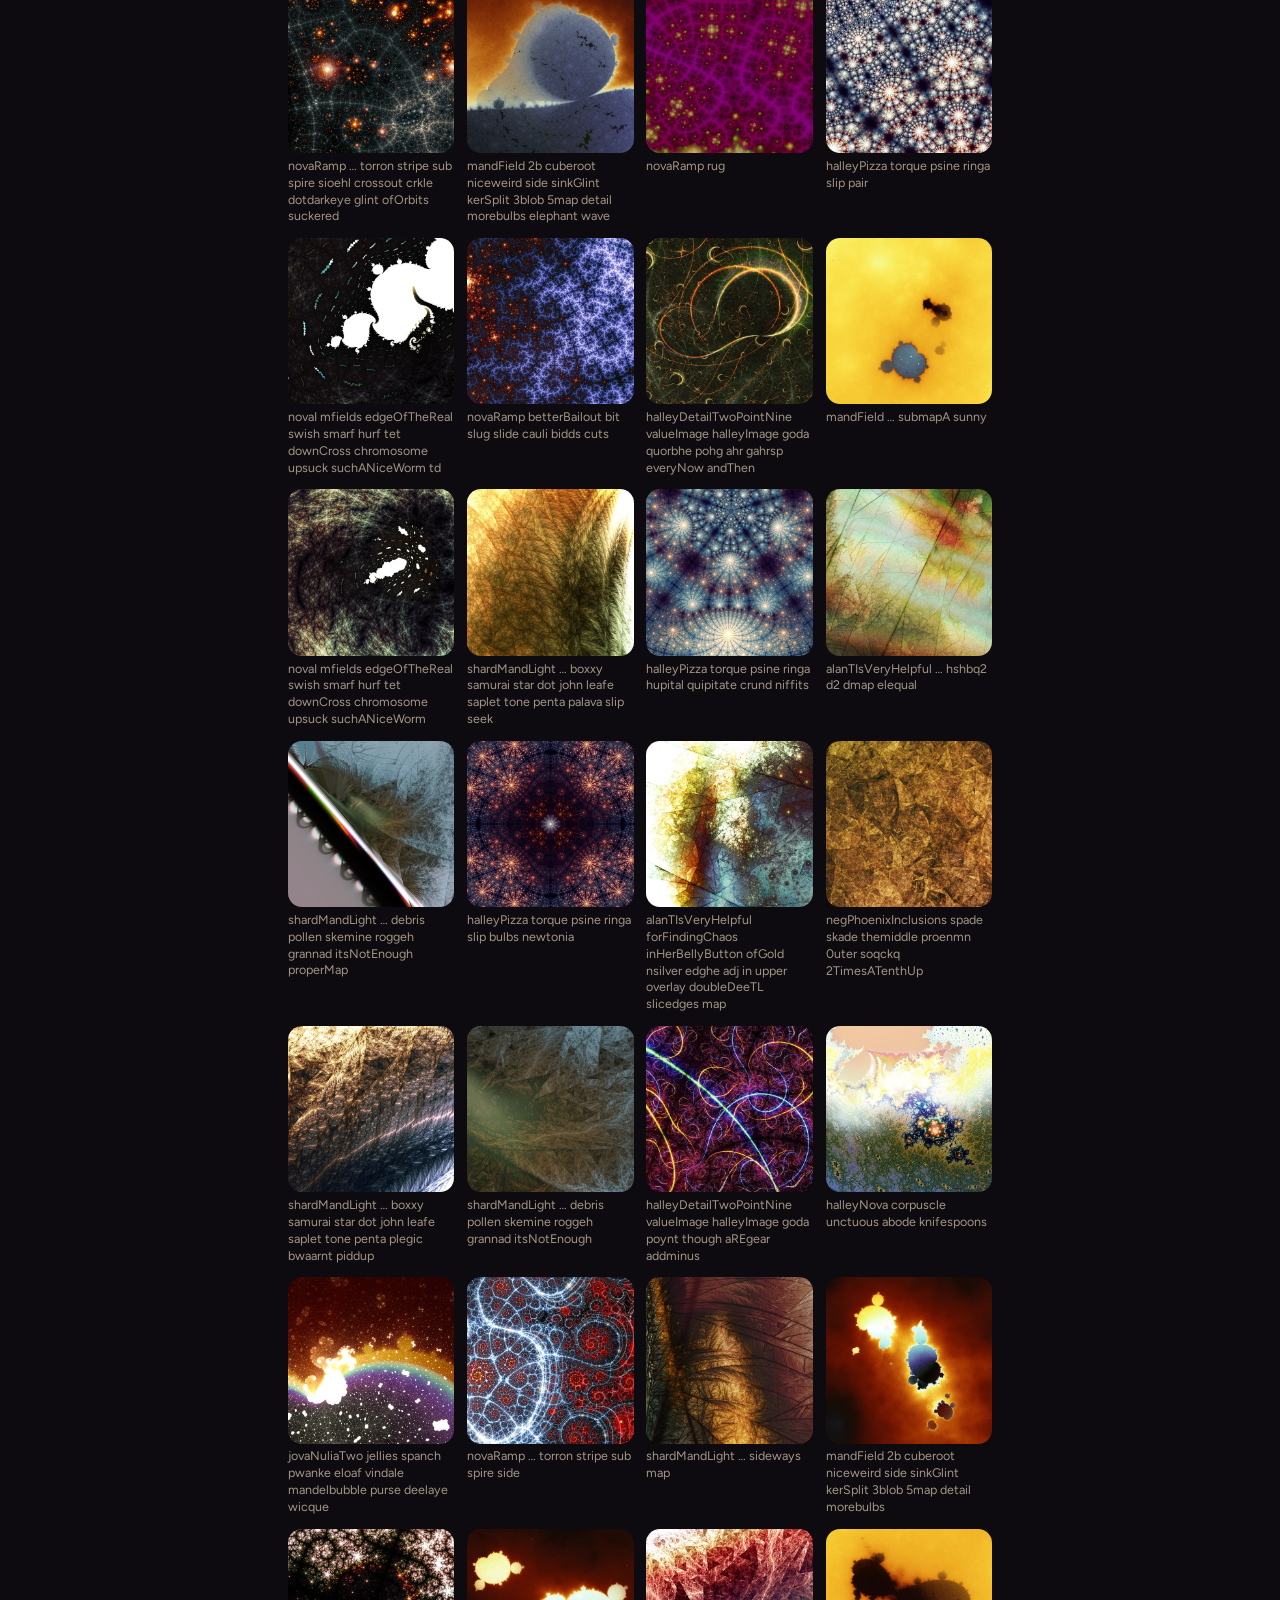
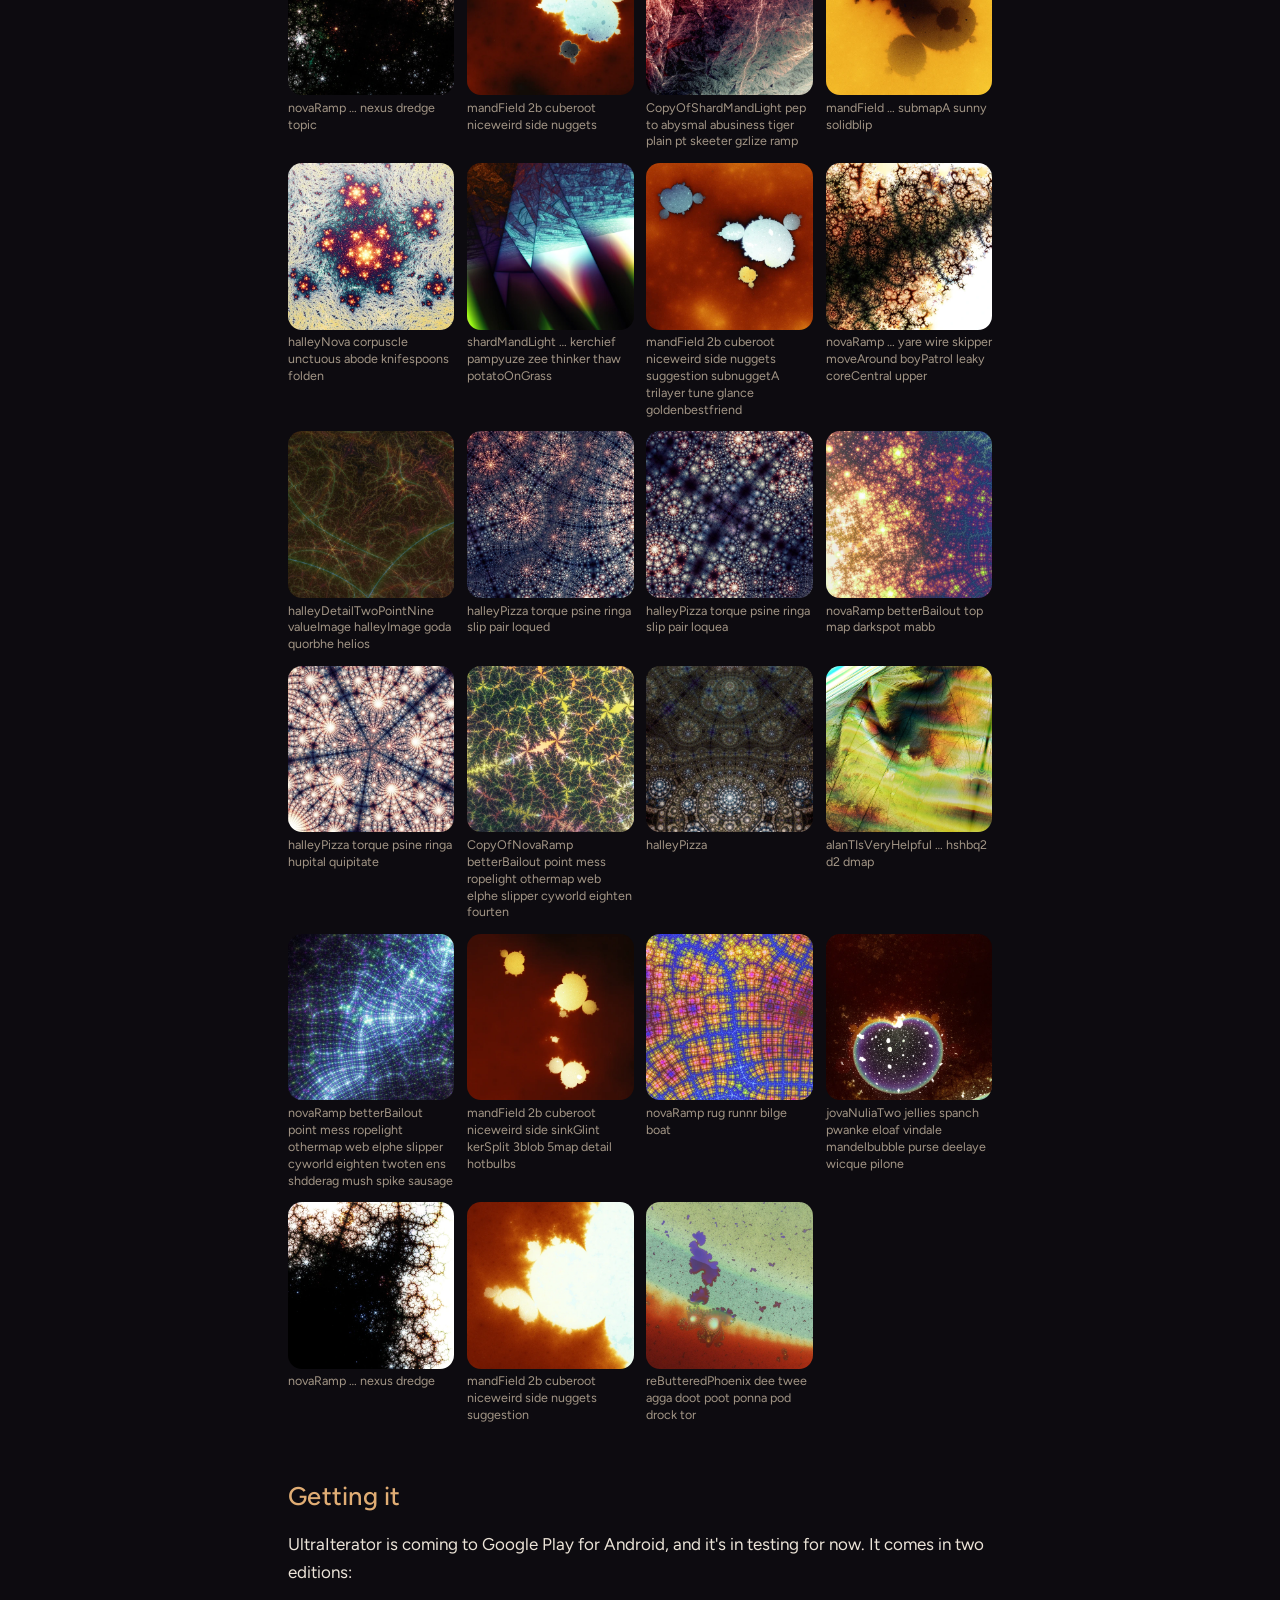
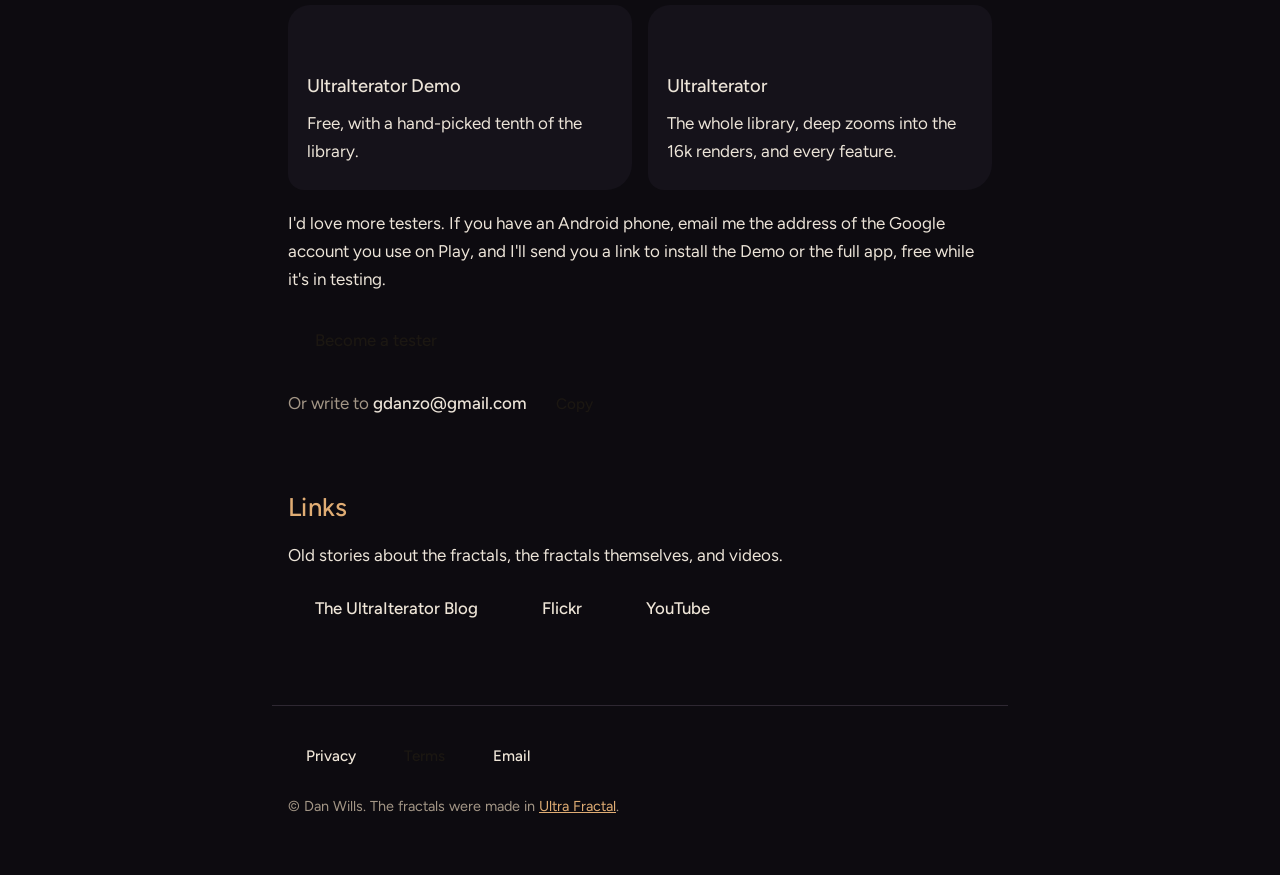
==== commit 1ea20f90: "Live hero: picks.json's costs timed from the page's own shaders; 6bd31d1593eb stops 4x shallower - T" ====
--- a/index.html
+++ b/index.html
@@ -13,7 +13,7 @@
 <link rel="preconnect" href="https://fonts.googleapis.com">
 <link rel="preconnect" href="https://fonts.gstatic.com" crossorigin>
 <link rel="stylesheet" href="https://fonts.googleapis.com/css2?family=Figtree:ital,wght@0,300..700;1,300..700&display=swap">
-<link rel="stylesheet" href="home.css?v=23953db7">
+<link rel="stylesheet" href="home.css?v=2b081e7b">
 </head>
 <body>
 
@@ -116,8 +116,8 @@
 </footer>
 
 <script src="js/gallery.js?v=c2c70caf"></script>
-<script src="js/live.js?v=2a67c5e9"></script>
-<script src="js/pearls.js?v=c9218050"></script>
+<script src="js/live.js?v=9481b5d1"></script>
+<script src="js/pearls.js?v=44050b76"></script>
 <script src="js/theatre.js?v=6b844a13"></script>
 <script>
 // The Open pebble only on Android (an intent: link, falling back to here if it isn't installed).
--- a/home.css
+++ b/home.css
@@ -52,7 +52,6 @@
 /* Until it's on Play for real. */
 .hero-text .stage-row { margin: .8rem 0 .1rem; }
 .hero-text .stage { font-size: .85rem; font-weight: 600; letter-spacing: .06em; text-transform: uppercase; color: #142029; margin: 0; }
-body:not(.gems) .hero-text .stage { background: #93b4c9; }
 .hero-text .soon { margin-left: .6rem; font-size: .85rem; letter-spacing: .02em; color: #e6dccb; text-shadow: 0 1px 8px rgba(0,0,0,.9); white-space: nowrap; }
 .hero-text .tagline { margin: .7rem 0 0; font-size: clamp(1.05rem, 3vw, 1.35rem); color: #f4ead9; text-shadow: 0 1px 10px rgba(0,0,0,.9); max-width: 34rem; }
 .hero-controls { position: absolute; right: 1rem; top: 1rem; display: flex; gap: .7rem; z-index: 6; }
@@ -108,8 +107,15 @@
 .pebble-link.small { padding: .55rem 1.15rem; font-size: .95rem; }
 .pebble-link.dark { color: #efe6d8; }
 .pebble-link:focus-visible { outline: 2px solid var(--accent); outline-offset: 6px; border-radius: 40%; }
-body:not(.gems) .pebble-link { background: #8d877f; border-radius: 40%; }
-body:not(.gems) .pebble-link.dark { background: #2c2a2e; }
+/* Without the GL (or till it's ready): the stone's own outline (--stone, from js/pearls.js),
+   flat in its look's colour. */
+body:not(.gems) .gem[data-gem="pebble"]::before { content: ""; position: absolute; inset: -16px; z-index: -1; background: oklch(0.67 0.012 90); clip-path: var(--stone, inset(0 round 40%)); }
+body:not(.gems) .gem[data-look="jasper"]::before { background: oklch(0.47 0.12 29); }
+body:not(.gems) .gem[data-look="lapis"]::before { background: oklch(0.40 0.15 263); }
+body:not(.gems) .gem[data-look="basalt"]::before { background: oklch(0.27 0.008 216); }
+body:not(.gems) .gem[data-look="sandstone"]::before { background: oklch(0.69 0.06 65); }
+body:not(.gems) .gem[data-look="jade"]::before { background: oklch(0.61 0.1 151); }
+body:not(.gems) .gem[data-look="sky"]::before { background: oklch(0.70 0.045 241); }
 .cta { margin-top: 1rem; }
 .email-line { color: var(--muted); }
 .open-app { display: none; color: var(--muted); }
